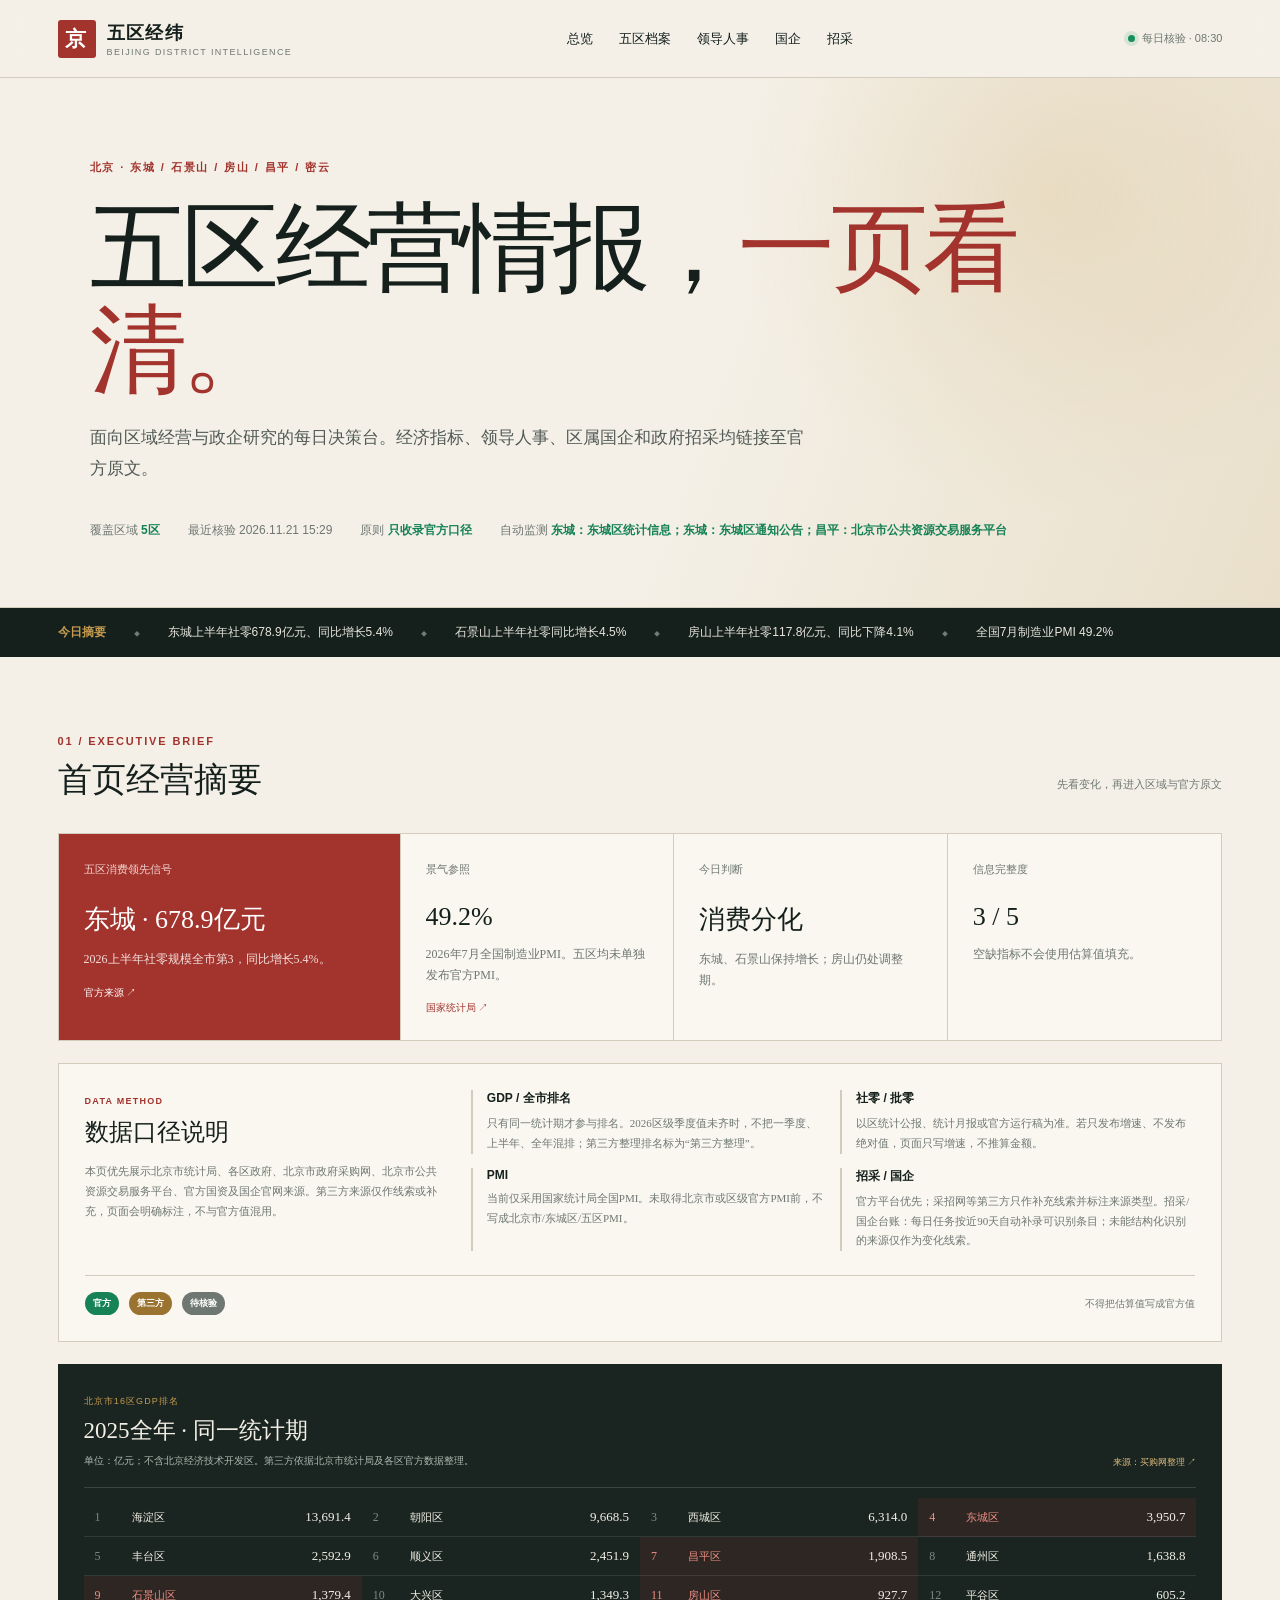
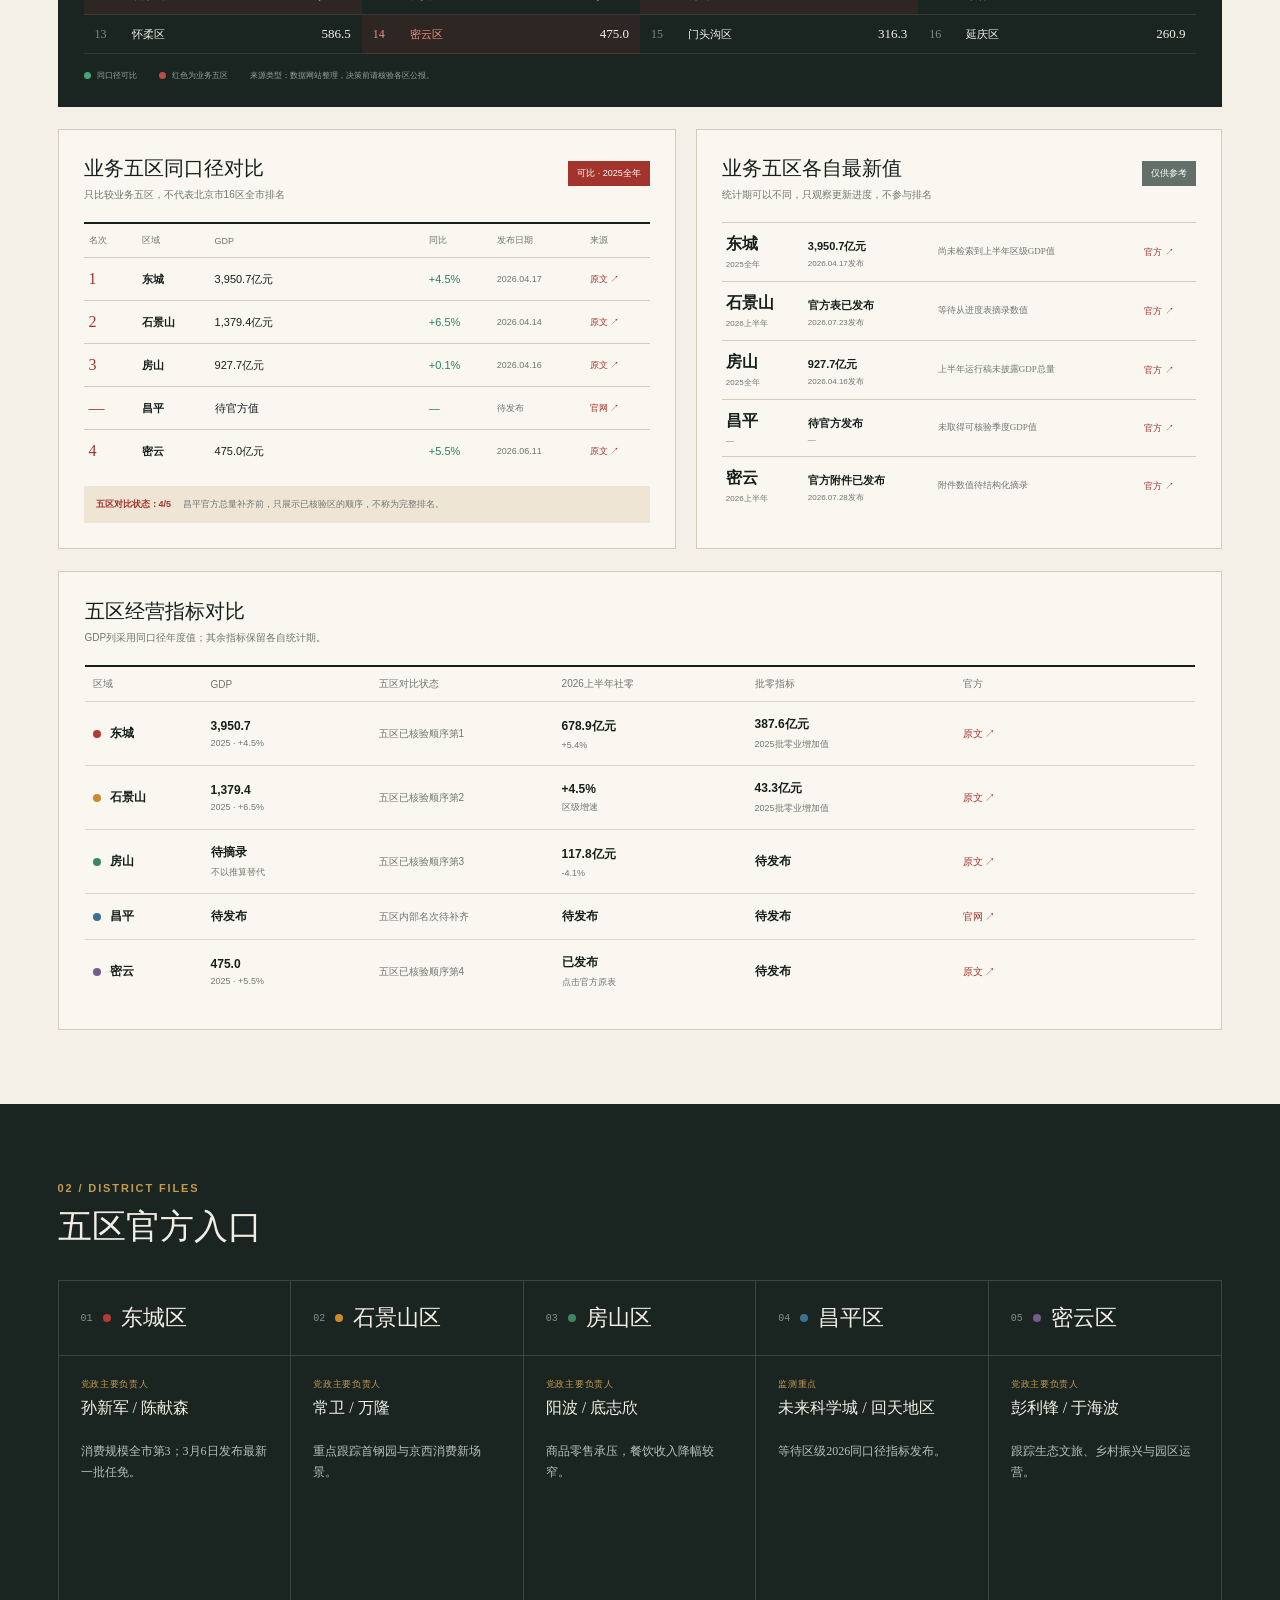
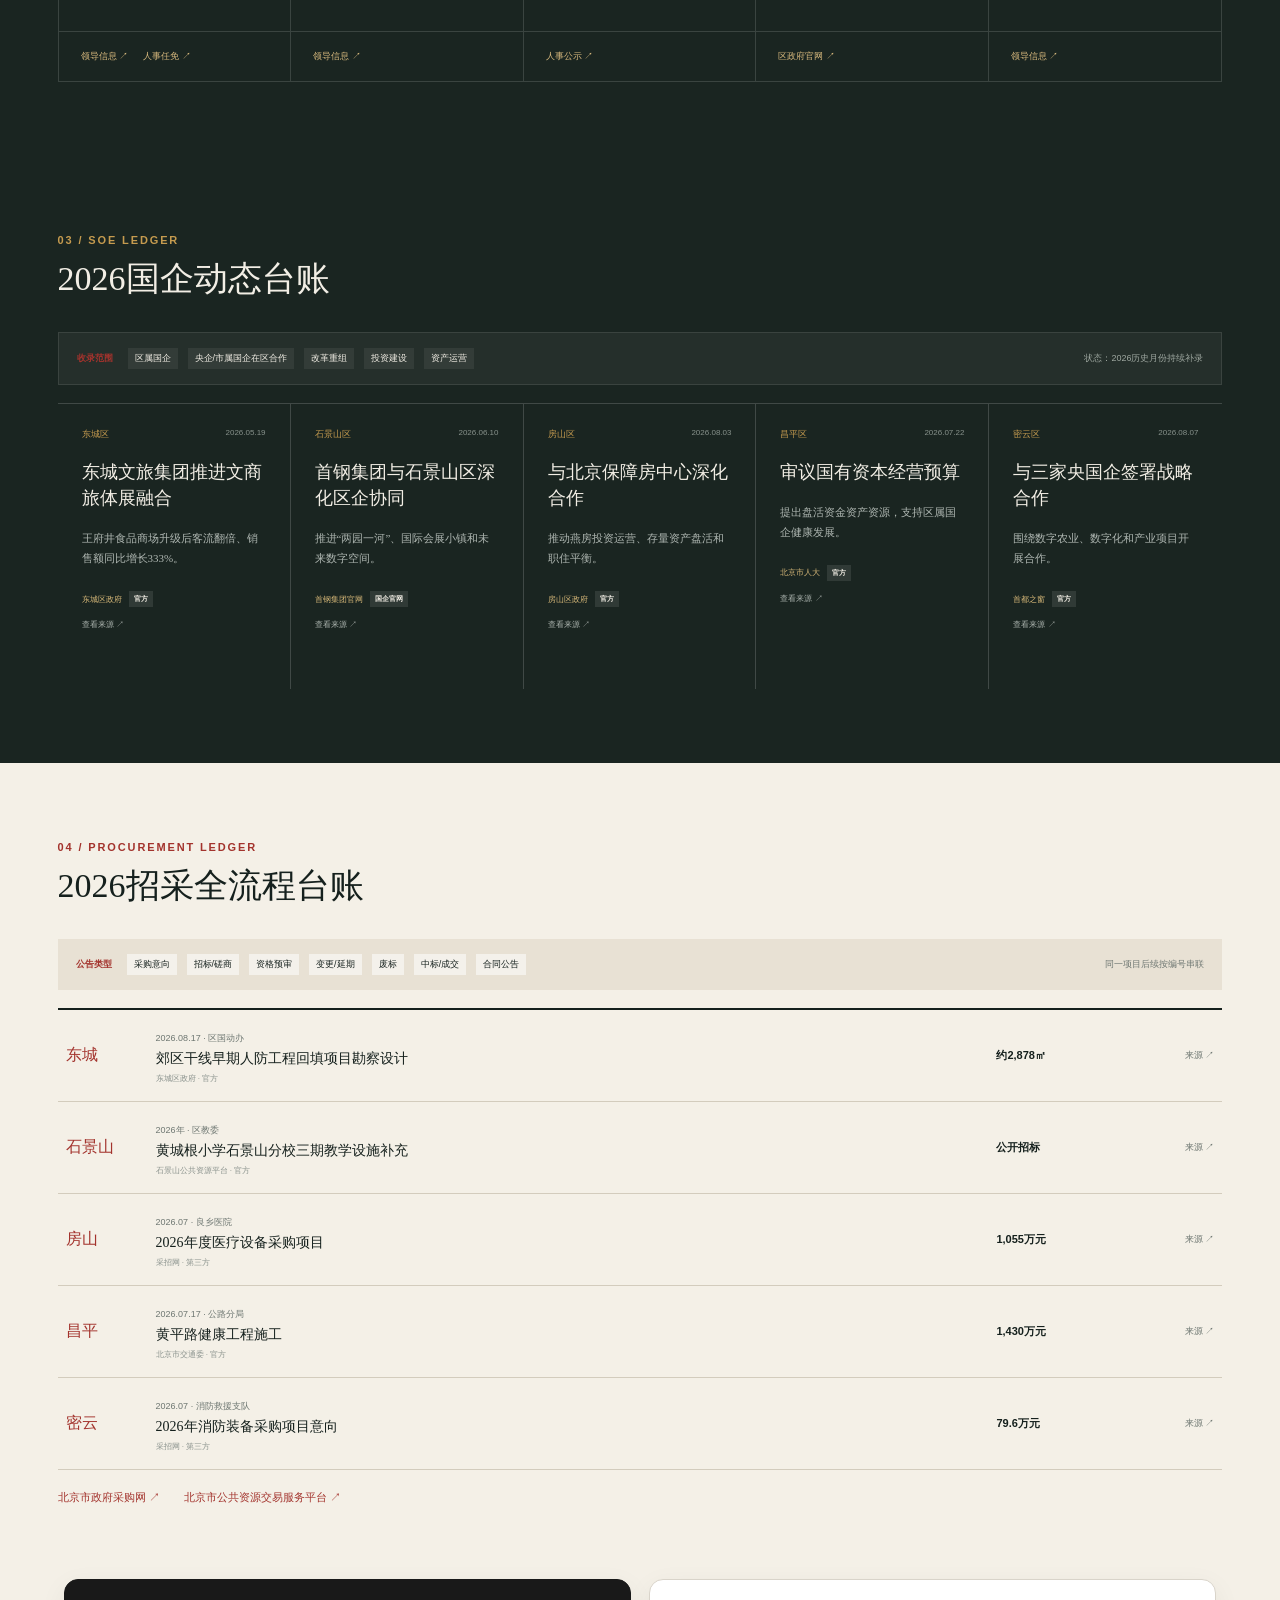
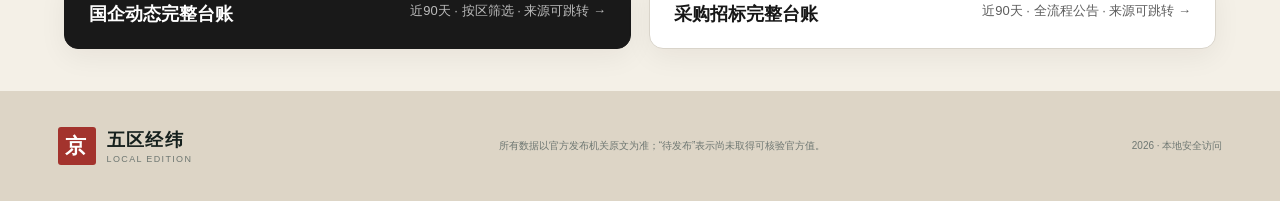
==== local-preview/index.html @ 3bb8a2d0 "Daily source monitor update" ====
<!doctype html>
<html lang="zh-CN"><head><meta charset="utf-8"><meta name="viewport" content="width=device-width,initial-scale=1"><title>五区经纬｜北京区域经营情报台</title><link rel="stylesheet" href="style.css"></head>
<body><main>
  <header class="topbar"><a class="brand" href="#top"><span class="seal">京</span><span>五区经纬<small>BEIJING DISTRICT INTELLIGENCE</small></span></a><nav><a href="#overview">总览</a><a href="#districts">五区档案</a><a href="#people">领导人事</a><a href="#soe">国企</a><a href="#procurement">招采</a></nav><div class="live"><i></i>每日核验 · 08:30</div></header>
  <section class="hero" id="top"><div class="eyebrow">北京 · 东城 / 石景山 / 房山 / 昌平 / 密云</div><h1>五区经营情报，<em>一页看清。</em></h1><p>面向区域经营与政企研究的每日决策台。经济指标、领导人事、区属国企和政府招采均链接至官方原文。</p><div class="hero-meta"><span>覆盖区域 <b>5区</b></span><span>最近核验 2026.11.21 15:29</span><span>原则 <b>只收录官方口径</b></span><span>自动监测 <b>东城：东城区统计信息；东城：东城区通知公告；昌平：北京市公共资源交易服务平台</b></span></div></section>
  <section class="ticker"><b>今日摘要</b><span>东城上半年社零678.9亿元、同比增长5.4%</span><span>石景山上半年社零同比增长4.5%</span><span>房山上半年社零117.8亿元、同比下降4.1%</span><span>全国7月制造业PMI 49.2%</span></section>
  <section class="section" id="overview"><div class="section-head"><div><span>01 / EXECUTIVE BRIEF</span><h2>首页经营摘要</h2></div><p>先看变化，再进入区域与官方原文</p></div><div class="summary-grid">
    <article class="summary primary"><label>五区消费领先信号</label><strong>东城 · 678.9亿元</strong><p>2026上半年社零规模全市第3，同比增长5.4%。</p><a href="https://www.bjdch.gov.cn/ywdt/xdcb/202607/P020260728617203216051.pdf" target="_blank">官方来源 ↗</a></article>
    <article class="summary"><label>景气参照</label><strong>49.2%</strong><p>2026年7月全国制造业PMI。五区均未单独发布官方PMI。</p><a href="https://www.stats.gov.cn/sj/zxfbhjd/202607/t20260731_1964253.html" target="_blank">国家统计局 ↗</a></article>
    <article class="summary"><label>今日判断</label><strong>消费分化</strong><p>东城、石景山保持增长；房山仍处调整期。</p></article><article class="summary"><label>信息完整度</label><strong>3 / 5</strong><p>空缺指标不会使用估算值填充。</p></article></div>
    <article class="methodology-panel"><div><span>DATA METHOD</span><h3>数据口径说明</h3><p>本页优先展示北京市统计局、各区政府、北京市政府采购网、北京市公共资源交易服务平台、官方国资及国企官网来源。第三方来源仅作线索或补充，页面会明确标注，不与官方值混用。</p></div><div class="methodology-grid"><section><b>GDP / 全市排名</b><p>只有同一统计期才参与排名。2026区级季度值未齐时，不把一季度、上半年、全年混排；第三方整理排名标为“第三方整理”。</p></section><section><b>社零 / 批零</b><p>以区统计公报、统计月报或官方运行稿为准。若只发布增速、不发布绝对值，页面只写增速，不推算金额。</p></section><section><b>PMI</b><p>当前仅采用国家统计局全国PMI。未取得北京市或区级官方PMI前，不写成北京市/东城区/五区PMI。</p></section><section><b>招采 / 国企</b><p>官方平台优先；采招网等第三方只作补充线索并标注来源类型。招采/国企台账：每日任务按近90天自动补录可识别条目；未能结构化识别的来源仅作为变化线索。</p></section></div><footer><span class="source-official">官方</span><span class="source-third">第三方</span><span class="source-pending">待核验</span><em>不得把估算值写成官方值</em></footer></article>
    <article class="city-gdp-board"><div class="city-gdp-title"><div><span>北京市16区GDP排名</span><h3>2025全年 · 同一统计期</h3><p>单位：亿元；不含北京经济技术开发区。第三方依据北京市统计局及各区官方数据整理。</p></div><a href="https://m.maigoo.com/news/686222.html" target="_blank">来源：买购网整理 ↗</a></div><div class="city-gdp-grid"><div class="city-gdp-item"><b>1</b><span>海淀区</span><strong>13,691.4</strong></div><div class="city-gdp-item"><b>2</b><span>朝阳区</span><strong>9,668.5</strong></div><div class="city-gdp-item"><b>3</b><span>西城区</span><strong>6,314.0</strong></div><div class="city-gdp-item focus"><b>4</b><span>东城区</span><strong>3,950.7</strong></div><div class="city-gdp-item"><b>5</b><span>丰台区</span><strong>2,592.9</strong></div><div class="city-gdp-item"><b>6</b><span>顺义区</span><strong>2,451.9</strong></div><div class="city-gdp-item focus"><b>7</b><span>昌平区</span><strong>1,908.5</strong></div><div class="city-gdp-item"><b>8</b><span>通州区</span><strong>1,638.8</strong></div><div class="city-gdp-item focus"><b>9</b><span>石景山区</span><strong>1,379.4</strong></div><div class="city-gdp-item"><b>10</b><span>大兴区</span><strong>1,349.3</strong></div><div class="city-gdp-item focus"><b>11</b><span>房山区</span><strong>927.7</strong></div><div class="city-gdp-item"><b>12</b><span>平谷区</span><strong>605.2</strong></div><div class="city-gdp-item"><b>13</b><span>怀柔区</span><strong>586.5</strong></div><div class="city-gdp-item focus"><b>14</b><span>密云区</span><strong>475.0</strong></div><div class="city-gdp-item"><b>15</b><span>门头沟区</span><strong>316.3</strong></div><div class="city-gdp-item"><b>16</b><span>延庆区</span><strong>260.9</strong></div></div><div class="city-gdp-note"><span><i class="comparable"></i>同口径可比</span><span><i class="business"></i>红色为业务五区</span><span>来源类型：数据网站整理，决策前请核验各区公报。</span></div></article>
    <div class="gdp-split"><article class="gdp-board"><div class="panel-title"><div><h3>最新可比统计期排名</h3><p>只比较同一统计期，当前采用2025全年</p></div><span class="period-chip">2025全年</span></div><div class="gdp-head"><span>名次</span><span>区域</span><span>GDP</span><span>同比</span><span>发布日期</span><span>来源</span></div><div class="gdp-row"><b>1</b><strong>东城</strong><span>3,950.7亿元</span><em>+4.5%</em><small>2026.04.17</small><a href="https://www.bjdch.gov.cn/mldc/dcgk/202304/t20230405_2975706.html" target="_blank">原文 ↗</a></div><div class="gdp-row"><b>2</b><strong>石景山</strong><span>1,379.4亿元</span><em>+6.5%</em><small>2026.04.14</small><a href="https://www.bjsjs.gov.cn/gongkai/zwgkpd/ztzl/2023/sjkfzl/sjtj/gbnj/202604/P020260414533973129333.pdf" target="_blank">原文 ↗</a></div><div class="gdp-row"><b>3</b><strong>房山</strong><span>927.7亿元</span><em>+0.1%</em><small>2026.04.16</small><a href="https://www.bjfsh.gov.cn/zwgk/qtjj/ywdt_2260/bmdt_2261/tjdc_2280/tjgb_2281/202604/P020260416506062786538.pdf" target="_blank">原文 ↗</a></div><div class="gdp-row"><b>—</b><strong>昌平</strong><span>待官方值</span><em>—</em><small>待发布</small><a href="https://www.bjchp.gov.cn/" target="_blank">官网 ↗</a></div><div class="gdp-row"><b>4</b><strong>密云</strong><span>475.0亿元</span><em>+5.5%</em><small>2026.06.11</small><a href="https://www.bjmy.gov.cn/" target="_blank">原文 ↗</a></div><div class="rank-status"><b>排名状态：部分排名</b><span>昌平官方值补齐前，不生成五区完整名次。</span></div></article><article class="gdp-board latest"><div class="panel-title"><div><h3>各区最新GDP值</h3><p>统计期可不同，但不参与排名</p></div><span class="period-chip neutral">各区最新</span></div><div class="latest-row"><div><strong>东城</strong><span>2025全年</span></div><div><b>3,950.7亿元</b><small>2026.04.17发布</small></div><p>尚未检索到上半年区级GDP值</p><a href="https://www.bjdch.gov.cn/" target="_blank">官方 ↗</a></div><div class="latest-row"><div><strong>石景山</strong><span>2026上半年</span></div><div><b>官方表已发布</b><small>2026.07.23发布</small></div><p>等待从进度表摘录数值</p><a href="https://www.bjsjs.gov.cn/gongkai/zwgkpd/ztzl/2023/sjkfzl/sjtj/jdsj/" target="_blank">官方 ↗</a></div><div class="latest-row"><div><strong>房山</strong><span>2025全年</span></div><div><b>927.7亿元</b><small>2026.04.16发布</small></div><p>上半年运行稿未披露GDP总量</p><a href="https://www.bjfsh.gov.cn/" target="_blank">官方 ↗</a></div><div class="latest-row"><div><strong>昌平</strong><span>—</span></div><div><b>待官方发布</b><small>—</small></div><p>未取得可核验季度GDP值</p><a href="https://www.bjchp.gov.cn/" target="_blank">官方 ↗</a></div><div class="latest-row"><div><strong>密云</strong><span>2026上半年</span></div><div><b>官方附件已发布</b><small>2026.07.28发布</small></div><p>附件数值待结构化摘录</p><a href="https://www.bjmy.gov.cn/zwgk/zfxxgk/fdzdgknr/tjxx/tjsj/202607/t20260728_549116.html" target="_blank">官方 ↗</a></div></article></div>
    <div class="table-panel"><div class="panel-title"><div><h3>五区经济对比</h3><p>GDP采用最新已核验年度值；全市名次待统一口径发布。</p></div></div><div class="compare-table"><div class="tr th"><span>区域</span><span>GDP</span><span>全市排名</span><span>2026上半年社零</span><span>批零指标</span><span>官方</span></div>
      <div class="tr"><span><i class="crimson"></i><b>东城</b></span><span><b>3,950.7</b><small>2025 · +4.5%</small></span><span><em>待统一核验</em></span><span><b>678.9亿元</b><small>+5.4%</small></span><span><b>387.6亿元</b><small>2025批零业增加值</small></span><span><a href="https://www.bjdch.gov.cn/ywdt/xdcb/202607/P020260728617203216051.pdf" target="_blank">原文 ↗</a></span></div>
      <div class="tr"><span><i class="amber"></i><b>石景山</b></span><span><b>1,379.4</b><small>2025 · +6.5%</small></span><span><em>待统一核验</em></span><span><b>+4.5%</b><small>区级增速</small></span><span><b>43.3亿元</b><small>2025批零业增加值</small></span><span><a href="https://www.bjsjs.gov.cn/gongkai/zwgkpd/ztzl/2023/sjkfzl/zxsj/" target="_blank">原文 ↗</a></span></div>
      <div class="tr"><span><i class="green"></i><b>房山</b></span><span><b>待摘录</b><small>不以推算替代</small></span><span><em>待统一核验</em></span><span><b>117.8亿元</b><small>-4.1%</small></span><span><b>待发布</b></span><span><a href="https://www.bjfsh.gov.cn/zwgk/qtjj/ywdt_2260/bmdt_2261/tjdc_2280/tjxx_2284/202607/t20260724_40115945.shtml" target="_blank">原文 ↗</a></span></div>
      <div class="tr"><span><i class="blue"></i><b>昌平</b></span><span><b>待发布</b></span><span><em>待统一核验</em></span><span><b>待发布</b></span><span><b>待发布</b></span><span><a href="https://www.bjchp.gov.cn/" target="_blank">官网 ↗</a></span></div>
      <div class="tr"><span><i class="violet"></i><b>密云</b></span><span><b>475.0</b><small>2025 · +5.5%</small></span><span><em>待统一核验</em></span><span><b>已发布</b><small>点击官方原表</small></span><span><b>待发布</b></span><span><a href="https://www.bjmy.gov.cn/zwgk/ztbd/myqsjkfzl/index.html" target="_blank">原文 ↗</a></span></div>
    </div></div></section>
  <section class="district-section" id="districts"><div class="section-head light"><div><span>02 / DISTRICT FILES</span><h2>五区官方入口</h2></div></div><div class="district-grid">
    <article class="district-card"><header><span>01</span><i class="crimson"></i><h3>东城区</h3></header><div class="card-data"><label>党政主要负责人</label><strong>孙新军 / 陈献森</strong><p>消费规模全市第3；3月6日发布最新一批任免。</p></div><footer><a href="https://www.bjdch.gov.cn/zwgk/ldjs/" target="_blank">领导信息 ↗</a><a href="https://www.bjdch.gov.cn/zwgk/rsxx/rsrm/index.html" target="_blank">人事任免 ↗</a></footer></article>
    <article class="district-card"><header><span>02</span><i class="amber"></i><h3>石景山区</h3></header><div class="card-data"><label>党政主要负责人</label><strong>常卫 / 万隆</strong><p>重点跟踪首钢园与京西消费新场景。</p></div><footer><a href="https://www.bjsjs.gov.cn/gongkai/zwgkpd/ldjs_1946/qw_1947/" target="_blank">领导信息 ↗</a></footer></article>
    <article class="district-card"><header><span>03</span><i class="green"></i><h3>房山区</h3></header><div class="card-data"><label>党政主要负责人</label><strong>阳波 / 底志欣</strong><p>商品零售承压，餐饮收入降幅较窄。</p></div><footer><a href="https://www.bjfsh.gov.cn/zwgk/rqgs/202607/t20260714_40115671.shtml" target="_blank">人事公示 ↗</a></footer></article>
    <article class="district-card"><header><span>04</span><i class="blue"></i><h3>昌平区</h3></header><div class="card-data"><label>监测重点</label><strong>未来科学城 / 回天地区</strong><p>等待区级2026同口径指标发布。</p></div><footer><a href="https://www.bjchp.gov.cn/" target="_blank">区政府官网 ↗</a></footer></article>
    <article class="district-card"><header><span>05</span><i class="violet"></i><h3>密云区</h3></header><div class="card-data"><label>党政主要负责人</label><strong>彭利锋 / 于海波</strong><p>跟踪生态文旅、乡村振兴与园区运营。</p></div><footer><a href="https://www.bjmy.gov.cn/zwgk/qld/" target="_blank">领导信息 ↗</a></footer></article>
  </div></section>
  <section class="dark-section" id="soe"><div class="section-head light"><div><span>03 / SOE WATCH</span><h2>五区国企重要动态</h2></div></div><div class="soe-grid expanded"><a href="https://www.bjdch.gov.cn/ztzl/tzdc/tzdt/zjdt/202605/t20260519_4656938.html" target="_blank"><article><header><span>东城区</span><time>2026.05.19</time></header><h3>东城文旅集团推进文商旅体展融合</h3><p>王府井食品商场升级后客流翻倍、销售额同比增长333%。</p><footer><em>东城区政府</em><b>官方</b><i>查看来源 ↗</i></footer></article></a><a href="https://www.shougang.com.cn/m1/sgyw/20260610/14627.html" target="_blank"><article><header><span>石景山区</span><time>2026.06.10</time></header><h3>首钢集团与石景山区深化区企协同</h3><p>推进“两园一河”、国际会展小镇和未来数字空间。</p><footer><em>首钢集团官网</em><b>国企官网</b><i>查看来源 ↗</i></footer></article></a><a href="https://www.bjfsh.gov.cn/zhxw/fsdt/202608/t20260803_40116115.shtml" target="_blank"><article><header><span>房山区</span><time>2026.08.03</time></header><h3>与北京保障房中心深化合作</h3><p>推动燕房投资运营、存量资产盘活和职住平衡。</p><footer><em>房山区政府</em><b>官方</b><i>查看来源 ↗</i></footer></article></a><a href="https://www.bjrd.gov.cn/xwzx/gqrd/202607/t20260722_4778118.html" target="_blank"><article><header><span>昌平区</span><time>2026.07.22</time></header><h3>审议国有资本经营预算</h3><p>提出盘活资金资产资源，支持区属国企健康发展。</p><footer><em>北京市人大</em><b>官方</b><i>查看来源 ↗</i></footer></article></a><a href="https://www.beijing.gov.cn/ywdt/gqrd/202608/t20260807_4813113.html" target="_blank"><article><header><span>密云区</span><time>2026.08.07</time></header><h3>与三家央国企签署战略合作</h3><p>围绕数字农业、数字化和产业项目开展合作。</p><footer><em>首都之窗</em><b>官方</b><i>查看来源 ↗</i></footer></article></a></div></section>
  <section class="section" id="procurement"><div class="section-head"><div><span>04 / PROCUREMENT</span><h2>五区政府采购与招标</h2></div></div><div class="procurement-list"><a href="https://www.bjdch.gov.cn/zwgk/tzgg/202608/t20260817_4826027.html" target="_blank"><article><span>东城</span><div><small>2026.08.17 · 区国动办</small><h3>郊区干线早期人防工程回填项目勘察设计</h3><i>东城区政府 · 官方</i></div><b>约2,878㎡</b><em>来源 ↗</em></article></a><a href="https://www.bjsjs.gov.cn/sjsggzy/" target="_blank"><article><span>石景山</span><div><small>2026年 · 区教委</small><h3>黄城根小学石景山分校三期教学设施补充</h3><i>石景山公共资源平台 · 官方</i></div><b>公开招标</b><em>来源 ↗</em></article></a><a href="https://110111.bidcenter.com.cn/" target="_blank"><article><span>房山</span><div><small>2026.07 · 良乡医院</small><h3>2026年度医疗设备采购项目</h3><i>采招网 · 第三方</i></div><b>1,055万元</b><em>来源 ↗</em></article></a><a href="https://jtw.beijing.gov.cn/xxgk/ztbxx/202607/t20260717_4769425.html" target="_blank"><article><span>昌平</span><div><small>2026.07.17 · 公路分局</small><h3>黄平路健康工程施工</h3><i>北京市交通委 · 官方</i></div><b>1,430万元</b><em>来源 ↗</em></article></a><a href="https://www.bidcenter.com.cn/zhaobiao/areanew_1110_110228_1/" target="_blank"><article><span>密云</span><div><small>2026.07 · 消防救援支队</small><h3>2026年消防装备采购项目意向</h3><i>采招网 · 第三方</i></div><b>79.6万元</b><em>来源 ↗</em></article></a></div><div class="official-links"><a href="https://www.ccgp-beijing.gov.cn/" target="_blank">北京市政府采购网 ↗</a><a href="https://ggzyfw.beijing.gov.cn/" target="_blank">北京市公共资源交易服务平台 ↗</a></div></section>
  <script>const sh=document.querySelector('#soe .section-head');sh.querySelector('span').textContent='03 / SOE LEDGER';sh.querySelector('h2').textContent='2026国企动态台账';sh.insertAdjacentHTML('afterend','<div class="ledger-banner dark"><b>收录范围</b><span>区属国企</span><span>央企/市属国企在区合作</span><span>改革重组</span><span>投资建设</span><span>资产运营</span><em>状态：2026历史月份持续补录</em></div>');const ph=document.querySelector('#procurement .section-head');ph.querySelector('span').textContent='04 / PROCUREMENT LEDGER';ph.querySelector('h2').textContent='2026招采全流程台账';ph.insertAdjacentHTML('afterend','<div class="ledger-banner"><b>公告类型</b><span>采购意向</span><span>招标/磋商</span><span>资格预审</span><span>变更/延期</span><span>废标</span><span>中标/成交</span><span>合同公告</span><em>同一项目后续按编号串联</em></div>');</script>
  <nav class="local-ledger-links" aria-label="完整台账入口"><a href="soe/"><b>国企动态完整台账</b><span>近90天 · 按区筛选 · 来源可跳转 →</span></a><a href="procurement/"><b>采购招标完整台账</b><span>近90天 · 全流程公告 · 来源可跳转 →</span></a></nav>
  <footer class="site-footer"><div class="brand"><span class="seal">京</span><span>五区经纬<small>LOCAL EDITION</small></span></div><p>所有数据以官方发布机关原文为准；“待发布”表示尚未取得可核验官方值。</p><span>2026 · 本地安全访问</span></footer>
</main><script>const heads=document.querySelectorAll('.gdp-board .panel-title');heads[0].querySelector('h3').textContent='业务五区同口径对比';heads[0].querySelector('p').textContent='只比较业务五区，不代表北京市16区全市排名';heads[0].querySelector('.period-chip').textContent='可比 · 2025全年';heads[1].querySelector('h3').textContent='业务五区各自最新值';heads[1].querySelector('p').textContent='统计期可以不同，只观察更新进度，不参与排名';heads[1].querySelector('.period-chip').textContent='仅供参考';const rs=document.querySelector('.rank-status');rs.querySelector('b').textContent='五区对比状态：4/5';rs.querySelector('span').textContent='昌平官方总量补齐前，只展示已核验区的顺序，不称为完整排名。';const tableTitle=document.querySelector('.table-panel .panel-title');tableTitle.querySelector('h3').textContent='五区经营指标对比';tableTitle.querySelector('p').textContent='GDP列采用同口径年度值；其余指标保留各自统计期。';document.querySelector('.tr.th span:nth-child(3)').textContent='五区对比状态';document.querySelectorAll('.tr:not(.th) em').forEach((e,i)=>e.textContent=i===3?'五区内部名次待补齐':`五区已核验顺序第${i<3?i+1:i}`);</script></body></html>
---- local-preview/style.css ----
@import "tailwindcss";
@import "gdp.css";
@import "rank.css";
@import "data-expansion.css";
@import "ledger.css";
@import "local-links.css";
:root{--ink:#15201d;--paper:#f4f0e7;--red:#a3332d;--gold:#c59b4f;--muted:#6e7772;--line:#d3ccbd}*{box-sizing:border-box}html{scroll-behavior:smooth}body{margin:0;background:var(--paper);color:var(--ink);font-family:"Noto Sans SC","PingFang SC","Microsoft YaHei",sans-serif}a{color:inherit;text-decoration:none}.topbar{height:78px;padding:0 4.5vw;display:flex;align-items:center;justify-content:space-between;border-bottom:1px solid var(--line);position:sticky;top:0;background:#f4f0e7ee;backdrop-filter:blur(14px);z-index:20}.brand{display:flex;align-items:center;gap:11px;font:700 18px serif;letter-spacing:.08em}.brand small{display:block;font:9px sans-serif;letter-spacing:.15em;color:var(--muted);margin-top:2px}.seal{display:grid;place-items:center;width:38px;height:38px;background:var(--red);color:white;border-radius:3px;font:700 21px serif}.topbar nav{display:flex;gap:26px;font-size:13px}.topbar nav a:hover{color:var(--red)}.live{font-size:11px;color:var(--muted)}.live i{display:inline-block;width:7px;height:7px;border-radius:50%;background:#15905b;box-shadow:0 0 0 4px #15905b22;margin-right:7px}.hero{padding:82px 7vw 68px;background:radial-gradient(circle at 82% 22%,#c59b4f2c,transparent 28%),linear-gradient(110deg,#f4f0e7 55%,#e9dfca);border-bottom:1px solid var(--line)}.eyebrow,.section-head span{font-size:11px;letter-spacing:.17em;color:var(--red);font-weight:700}.hero h1{font:500 clamp(54px,7.6vw,98px)/1.05 Georgia,"Songti SC",serif;letter-spacing:-.045em;margin:22px 0}.hero h1 em{font-style:normal;color:var(--red)}.hero>p{max-width:720px;font:17px/1.8 serif;color:#515a55}.hero-meta{display:flex;gap:28px;margin-top:38px;font-size:12px;color:var(--muted)}.hero-meta b{color:#178256}.ticker{display:flex;align-items:center;gap:28px;padding:16px 4.5vw;background:var(--ink);color:#e8e5dd;font-size:12px;white-space:nowrap;overflow:hidden}.ticker b{color:var(--gold)}.ticker span:before{content:"◆";font-size:6px;color:#737d78;margin-right:28px}.section,.dark-section,.district-section{padding:74px 4.5vw}.section-head{display:flex;justify-content:space-between;align-items:end;margin-bottom:30px}.section-head h2{font:500 34px serif;margin:8px 0 0}.section-head>p{font-size:11px;color:var(--muted)}.summary-grid{display:grid;grid-template-columns:1.25fr repeat(3,1fr);border:1px solid var(--line)}.summary{padding:25px;background:#faf7f0;border-right:1px solid var(--line);min-height:190px}.summary:last-child{border:0}.summary.primary{background:var(--red);color:white}.summary label{font-size:11px;color:var(--muted)}.summary.primary label{color:#f1d4d0}.summary strong{display:block;font:500 26px Georgia,serif;margin:25px 0 12px}.summary p{font:12px/1.7 serif;color:var(--muted);margin:0}.summary.primary p{color:#f3dfdc}.summary a{display:inline-block;margin-top:16px;font-size:10px;color:var(--red)}.summary.primary a{color:#fff}.methodology-panel{margin-top:22px;display:grid;grid-template-columns:.9fr 1.8fr;gap:24px;background:#faf7f0;border:1px solid var(--line);padding:26px}.methodology-panel span{font-size:9px;letter-spacing:.14em;color:var(--red);font-weight:700}.methodology-panel h3{font:500 24px serif;margin:8px 0 14px}.methodology-panel p{font:11px/1.8 serif;color:var(--muted);margin:0}.methodology-grid{display:grid;grid-template-columns:repeat(2,1fr);gap:14px}.methodology-grid section{border-left:2px solid var(--line);padding-left:14px}.methodology-grid b{display:block;font-size:12px;margin-bottom:7px}.methodology-panel footer{grid-column:1/-1;display:flex;gap:10px;align-items:center;border-top:1px solid var(--line);padding-top:16px}.methodology-panel footer span{letter-spacing:0;color:#fff;padding:5px 8px;border-radius:999px;font-size:9px}.source-official{background:#178256}.source-third{background:#9b7331}.source-pending{background:#6e7772}.methodology-panel footer em{font-size:10px;color:var(--muted);font-style:normal;margin-left:auto}.table-panel{margin-top:22px;background:#faf7f0;border:1px solid var(--line);padding:26px}.panel-title{display:flex;justify-content:space-between;align-items:start;margin-bottom:20px}.panel-title h3{font:500 20px serif;margin:0}.panel-title p,.panel-title>span{font-size:10px;color:var(--muted);margin:6px 0 0}.compare-table{min-width:980px}.table-panel{overflow-x:auto}.tr{display:grid;grid-template-columns:100px 150px 165px 175px 190px 70px;gap:18px;align-items:center;padding:14px 8px;border-top:1px solid #ddd6c8;font-size:12px}.tr.th{border-top:2px solid var(--ink);color:var(--muted);font-size:10px;padding:10px 8px}.tr>span:first-child{display:flex;align-items:center;gap:9px}.tr i,.district-card header i,.people-list i{width:8px;height:8px;border-radius:50%;display:inline-block;flex:0 0 auto}.crimson{background:#b33a35}.amber{background:#c98b2b}.green{background:#3f8562}.blue{background:#3c7193}.violet{background:#755c8c}.tr small{display:block;color:var(--muted);font-size:9px;margin-top:5px}.tr em{font-style:normal;color:var(--muted);font-size:10px}.tr a{color:var(--red);font-size:10px}.method{display:flex;gap:18px;background:#e8e1d4;padding:17px 20px;margin-top:18px}.method b{font-size:11px;color:var(--red);white-space:nowrap}.method p{font:11px/1.7 serif;color:#5a635e;margin:0}.district-section{background:#1a2521;color:#f2eee5}.section-head.light span{color:var(--gold)}.section-head.light>p{color:#9ca59f}.district-grid{display:grid;grid-template-columns:repeat(5,1fr);border:1px solid #ffffff24}.district-card{display:flex;flex-direction:column;min-height:400px;border-right:1px solid #ffffff24}.district-card:last-child{border:0}.district-card header{display:flex;align-items:center;gap:10px;padding:22px;border-bottom:1px solid #ffffff24}.district-card header span{font:10px monospace;color:#858e89}.district-card header h3{font:500 22px serif;margin:0}.card-data{padding:22px;flex:1}.card-data label{display:block;color:var(--gold);font-size:9px;letter-spacing:.08em;margin:0 0 7px}.card-data p{font:12px/1.7 serif;color:#b7beb9;margin:0 0 22px}.card-data strong{display:block;font:500 16px serif;margin:0 0 22px}.district-card footer{padding:18px 22px;border-top:1px solid #ffffff24;display:flex;flex-wrap:wrap;gap:10px 15px}.district-card footer a{font-size:9px;color:#d9ba7e}.people-list{display:grid;grid-template-columns:repeat(5,1fr);border-top:2px solid var(--ink)}.people-list article{padding:22px;border-right:1px solid var(--line);border-bottom:1px solid var(--line)}.people-list article:last-child{border-right:0}.people-list article>div{display:flex;align-items:center;gap:9px;font-size:11px}.people-list h3{font:500 18px serif;margin:20px 0 12px}.people-list p{font:11px/1.7 serif;color:var(--muted);min-height:58px}.people-list a{font-size:9px;color:var(--red)}.dark-section{background:#1a2521;color:#f2eee5}.soe-grid{display:grid;grid-template-columns:repeat(5,1fr);border-top:1px solid #ffffff2a}.soe-grid article{min-height:250px;padding:24px;border-right:1px solid #ffffff2a}.soe-grid a:last-child article{border:0}.soe-grid span{font-size:9px;color:var(--gold)}.soe-grid h3{font:500 18px/1.45 serif;margin:18px 0}.soe-grid p{font:11px/1.8 serif;color:#aeb6b1}.soe-grid em{display:block;margin-top:24px;font-size:9px;font-style:normal;color:#d8b979}.procurement-list{border-top:2px solid var(--ink)}.procurement-list article{display:grid;grid-template-columns:72px 1fr 110px 90px;gap:18px;align-items:center;padding:17px 8px;border-bottom:1px solid var(--line)}.procurement-list article>span{font:500 16px serif;color:var(--red)}.procurement-list small{font-size:9px;color:var(--muted)}.procurement-list h3{font:500 14px serif;margin:5px 0}.procurement-list b{font-size:11px}.procurement-list em{font-size:9px;font-style:normal;color:var(--muted);text-align:right}.official-links{display:flex;gap:24px;margin-top:20px}.official-links a{font-size:11px;color:var(--red)}.site-footer{background:#ddd5c6;padding:36px 4.5vw;display:flex;justify-content:space-between;align-items:center}.site-footer p{font-size:10px;color:var(--muted);line-height:1.8;max-width:650px}.site-footer>span{font-size:10px;color:var(--muted)}@media(max-width:1050px){.district-grid,.soe-grid{grid-template-columns:repeat(2,1fr)}.district-card,.soe-grid article{border-bottom:1px solid #ffffff24}.people-list{grid-template-columns:repeat(2,1fr)}.summary-grid{grid-template-columns:1fr 1fr}.summary:nth-child(2){border-right:0}.summary:nth-child(-n+2){border-bottom:1px solid var(--line)}.methodology-panel{grid-template-columns:1fr}.methodology-grid{grid-template-columns:1fr 1fr}}@media(max-width:720px){.topbar nav{display:none}.hero{padding:58px 6vw}.hero h1{font-size:50px}.hero-meta{flex-direction:column;gap:7px}.section,.dark-section,.district-section{padding:54px 5vw}.section-head{align-items:start}.section-head>p{display:none}.summary-grid,.district-grid,.people-list,.soe-grid,.methodology-grid{grid-template-columns:1fr}.summary{border-right:0;border-bottom:1px solid var(--line)}.district-card,.soe-grid article,.people-list article{border-right:0}.procurement-list article{grid-template-columns:60px 1fr}.procurement-list b,.procurement-list em{display:none}.methodology-panel footer{align-items:flex-start;flex-direction:column}.methodology-panel footer em{margin-left:0}.site-footer{flex-direction:column;align-items:start;gap:22px}.ticker{gap:18px}}
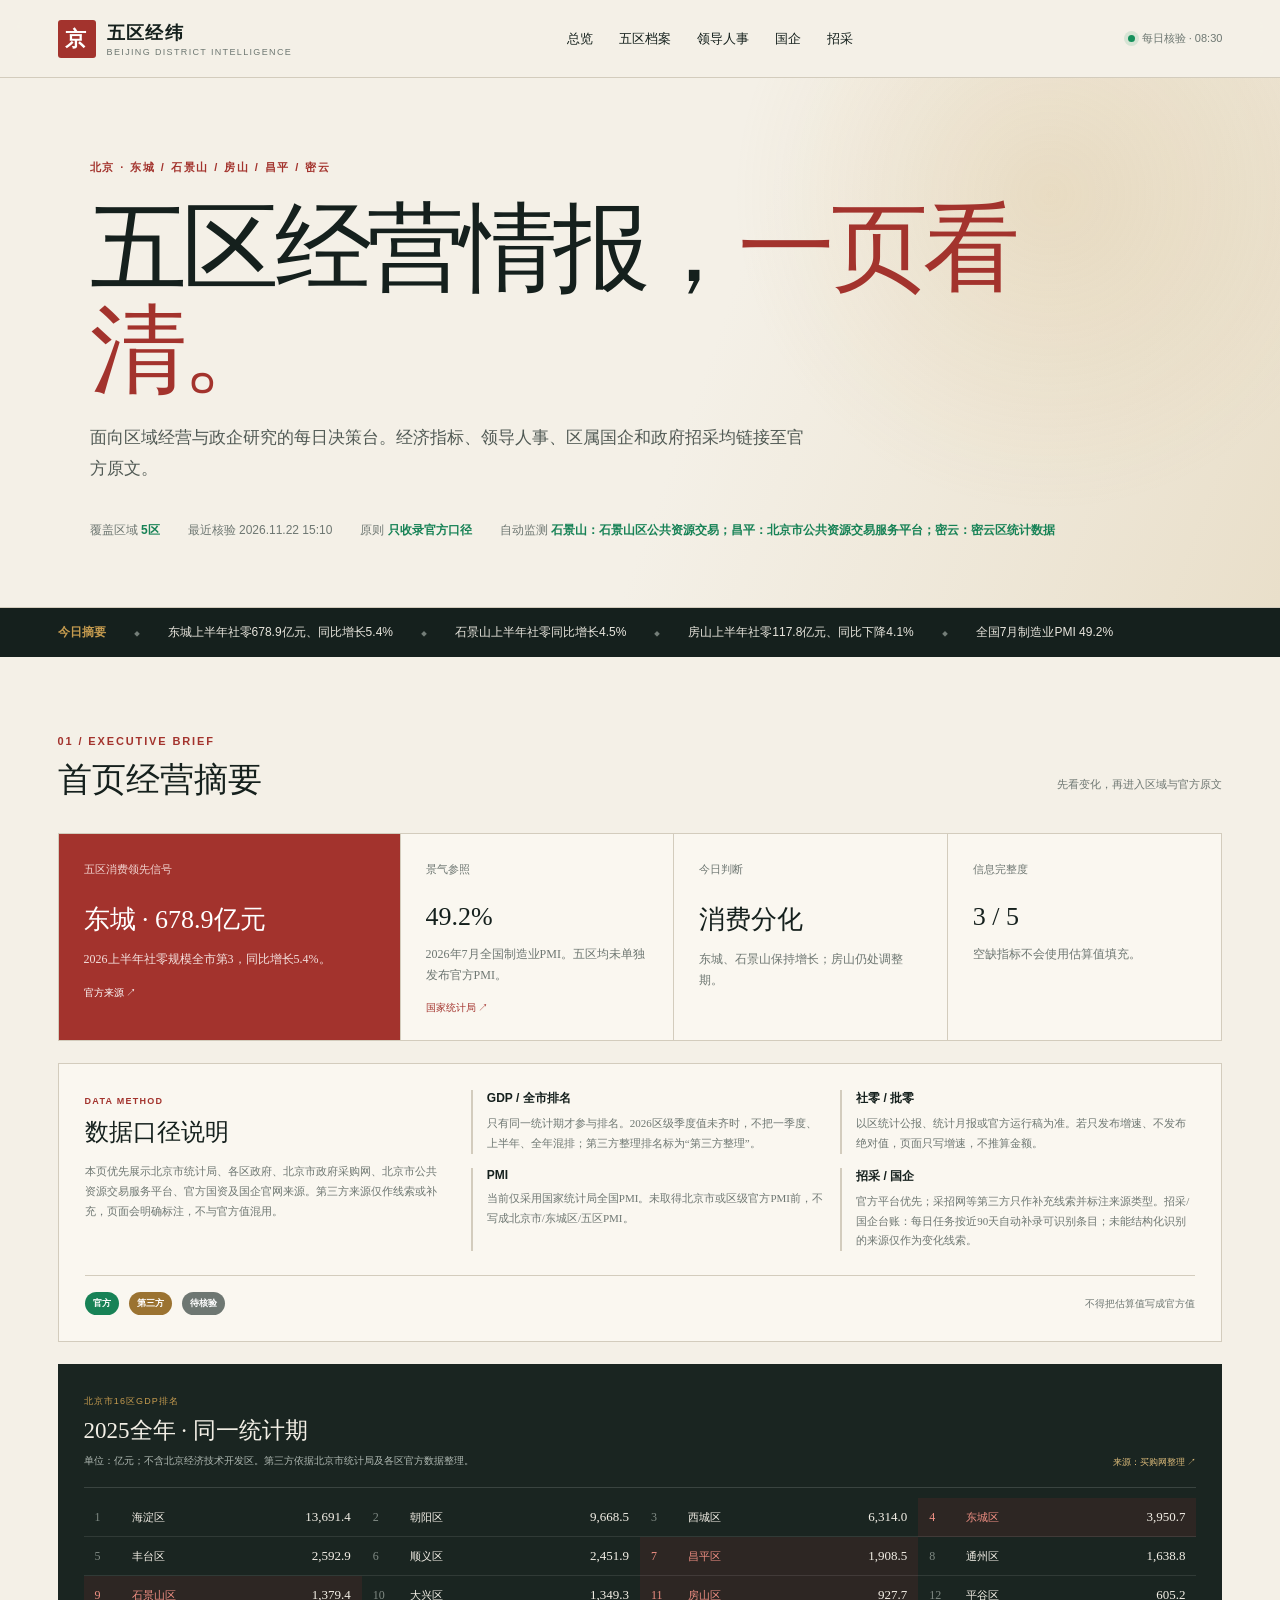
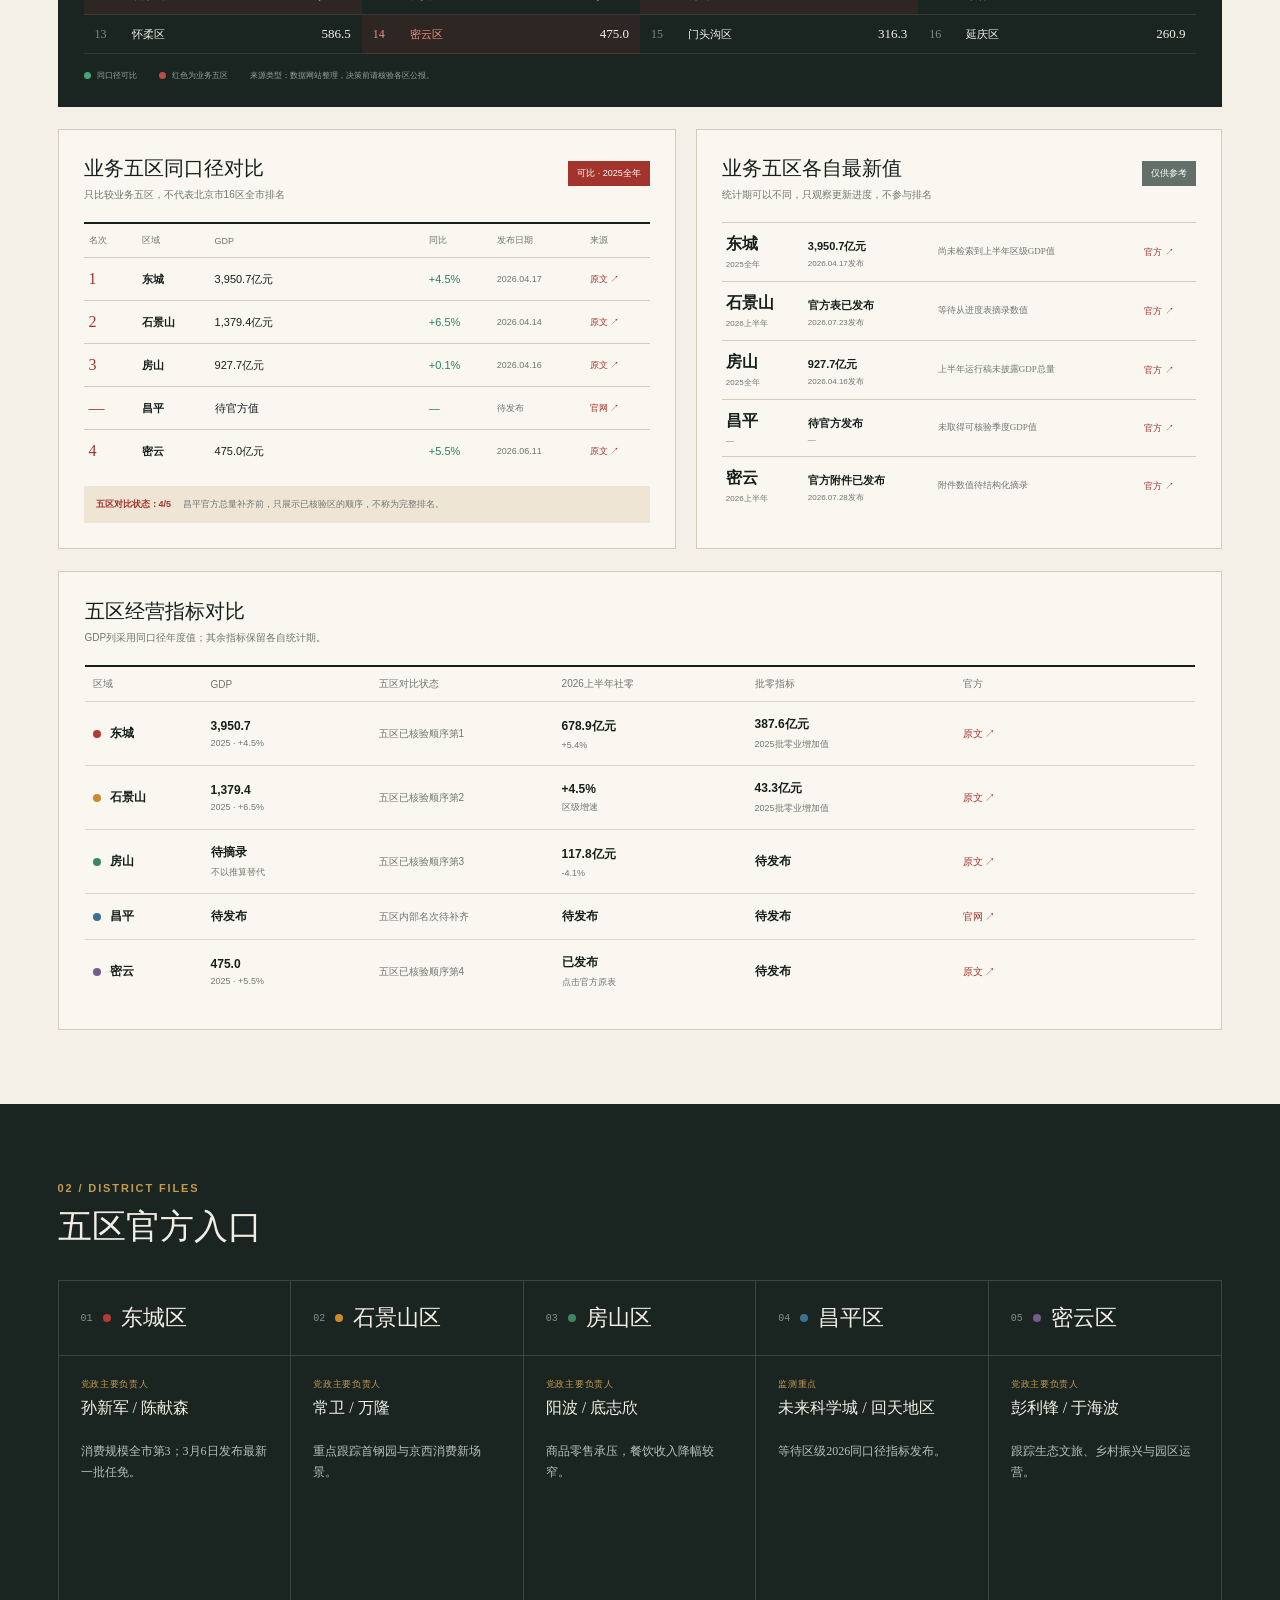
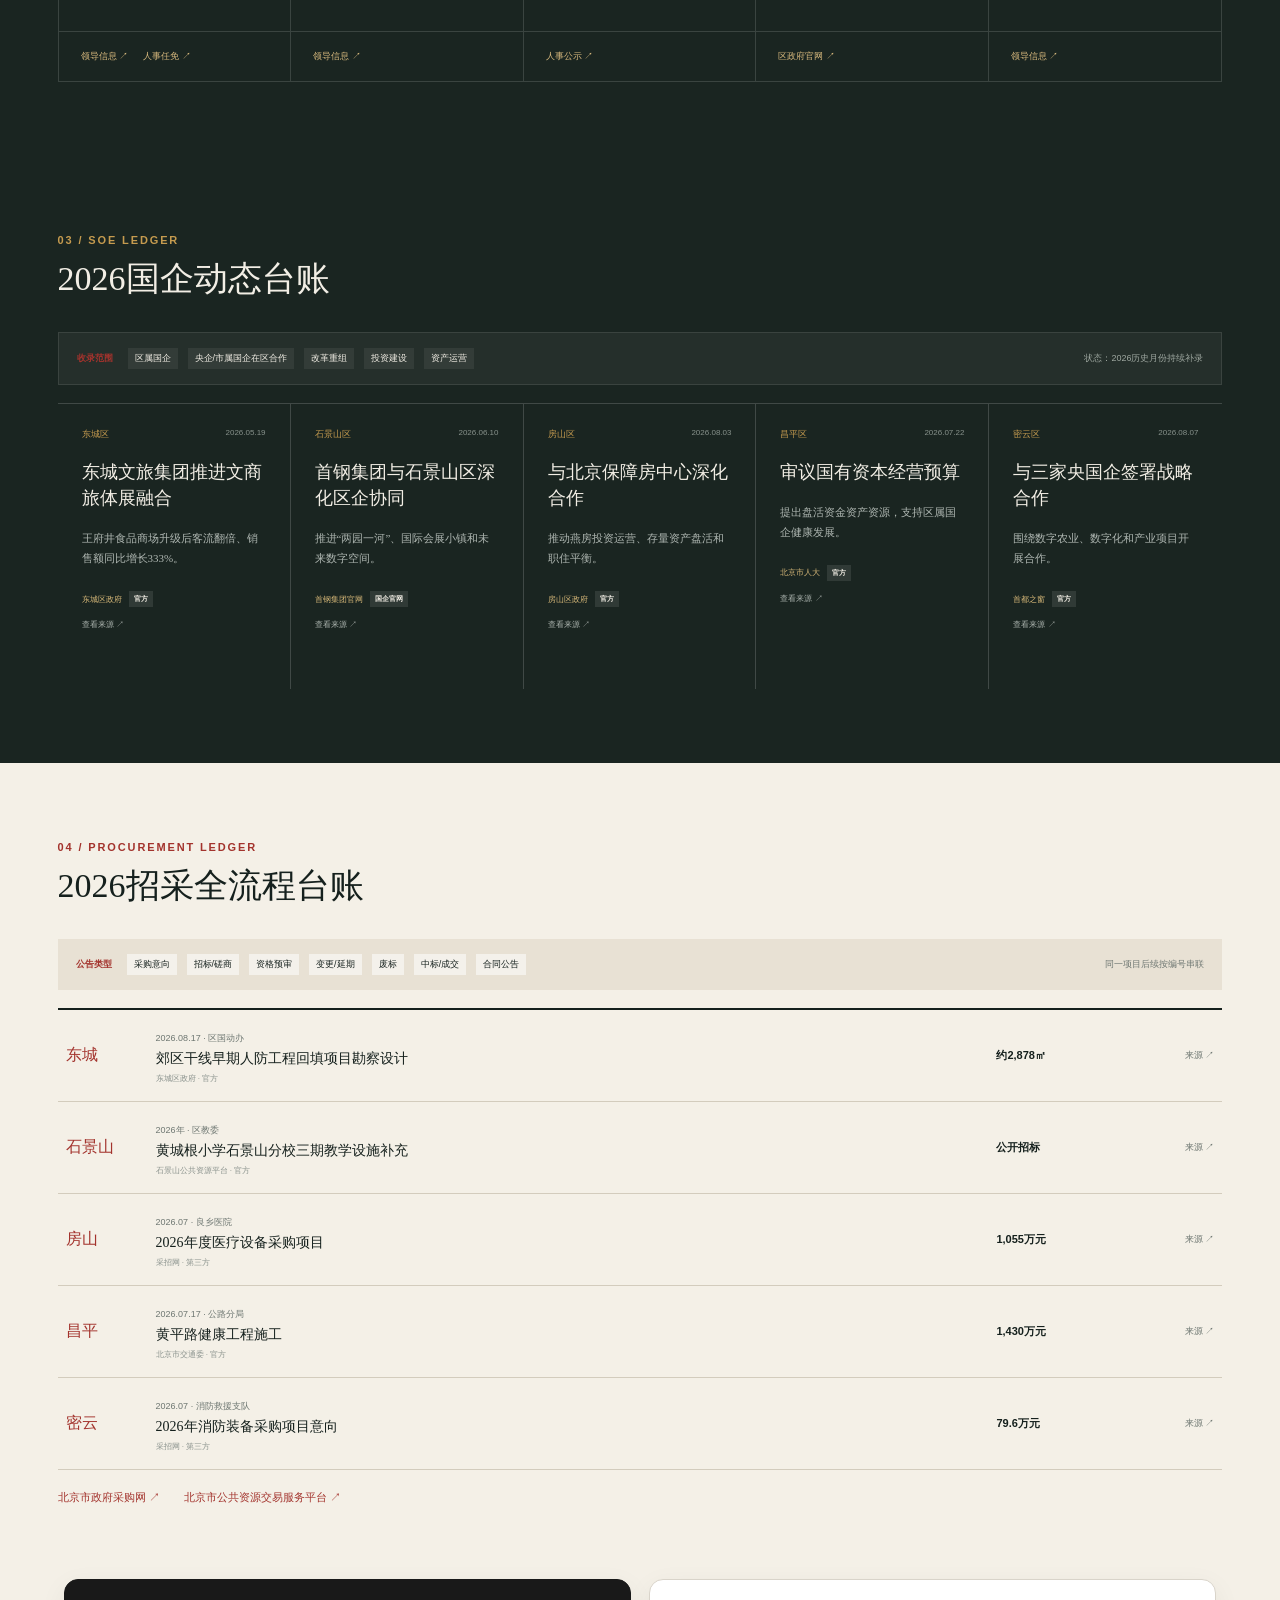
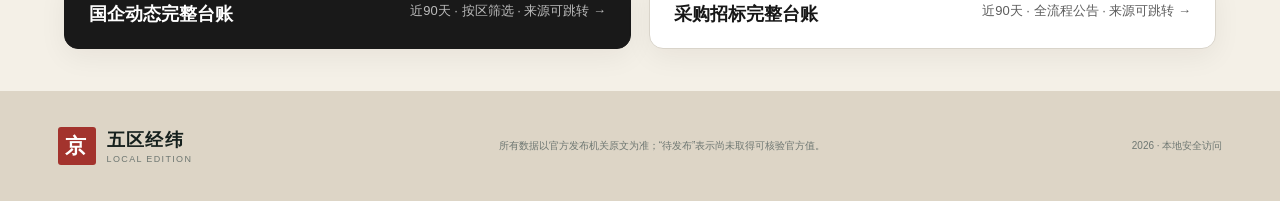
==== commit 7a9f04d9: "Daily source monitor update" ====
--- a/local-preview/index.html
+++ b/local-preview/index.html
@@ -2,7 +2,7 @@
 <html lang="zh-CN"><head><meta charset="utf-8"><meta name="viewport" content="width=device-width,initial-scale=1"><title>五区经纬｜北京区域经营情报台</title><link rel="stylesheet" href="style.css"></head>
 <body><main>
   <header class="topbar"><a class="brand" href="#top"><span class="seal">京</span><span>五区经纬<small>BEIJING DISTRICT INTELLIGENCE</small></span></a><nav><a href="#overview">总览</a><a href="#districts">五区档案</a><a href="#people">领导人事</a><a href="#soe">国企</a><a href="#procurement">招采</a></nav><div class="live"><i></i>每日核验 · 08:30</div></header>
-  <section class="hero" id="top"><div class="eyebrow">北京 · 东城 / 石景山 / 房山 / 昌平 / 密云</div><h1>五区经营情报，<em>一页看清。</em></h1><p>面向区域经营与政企研究的每日决策台。经济指标、领导人事、区属国企和政府招采均链接至官方原文。</p><div class="hero-meta"><span>覆盖区域 <b>5区</b></span><span>最近核验 2026.11.21 15:29</span><span>原则 <b>只收录官方口径</b></span><span>自动监测 <b>东城：东城区统计信息；东城：东城区通知公告；昌平：北京市公共资源交易服务平台</b></span></div></section>
+  <section class="hero" id="top"><div class="eyebrow">北京 · 东城 / 石景山 / 房山 / 昌平 / 密云</div><h1>五区经营情报，<em>一页看清。</em></h1><p>面向区域经营与政企研究的每日决策台。经济指标、领导人事、区属国企和政府招采均链接至官方原文。</p><div class="hero-meta"><span>覆盖区域 <b>5区</b></span><span>最近核验 2026.11.22 15:10</span><span>原则 <b>只收录官方口径</b></span><span>自动监测 <b>石景山：石景山区公共资源交易；昌平：北京市公共资源交易服务平台；密云：密云区统计数据</b></span></div></section>
   <section class="ticker"><b>今日摘要</b><span>东城上半年社零678.9亿元、同比增长5.4%</span><span>石景山上半年社零同比增长4.5%</span><span>房山上半年社零117.8亿元、同比下降4.1%</span><span>全国7月制造业PMI 49.2%</span></section>
   <section class="section" id="overview"><div class="section-head"><div><span>01 / EXECUTIVE BRIEF</span><h2>首页经营摘要</h2></div><p>先看变化，再进入区域与官方原文</p></div><div class="summary-grid">
     <article class="summary primary"><label>五区消费领先信号</label><strong>东城 · 678.9亿元</strong><p>2026上半年社零规模全市第3，同比增长5.4%。</p><a href="https://www.bjdch.gov.cn/ywdt/xdcb/202607/P020260728617203216051.pdf" target="_blank">官方来源 ↗</a></article>
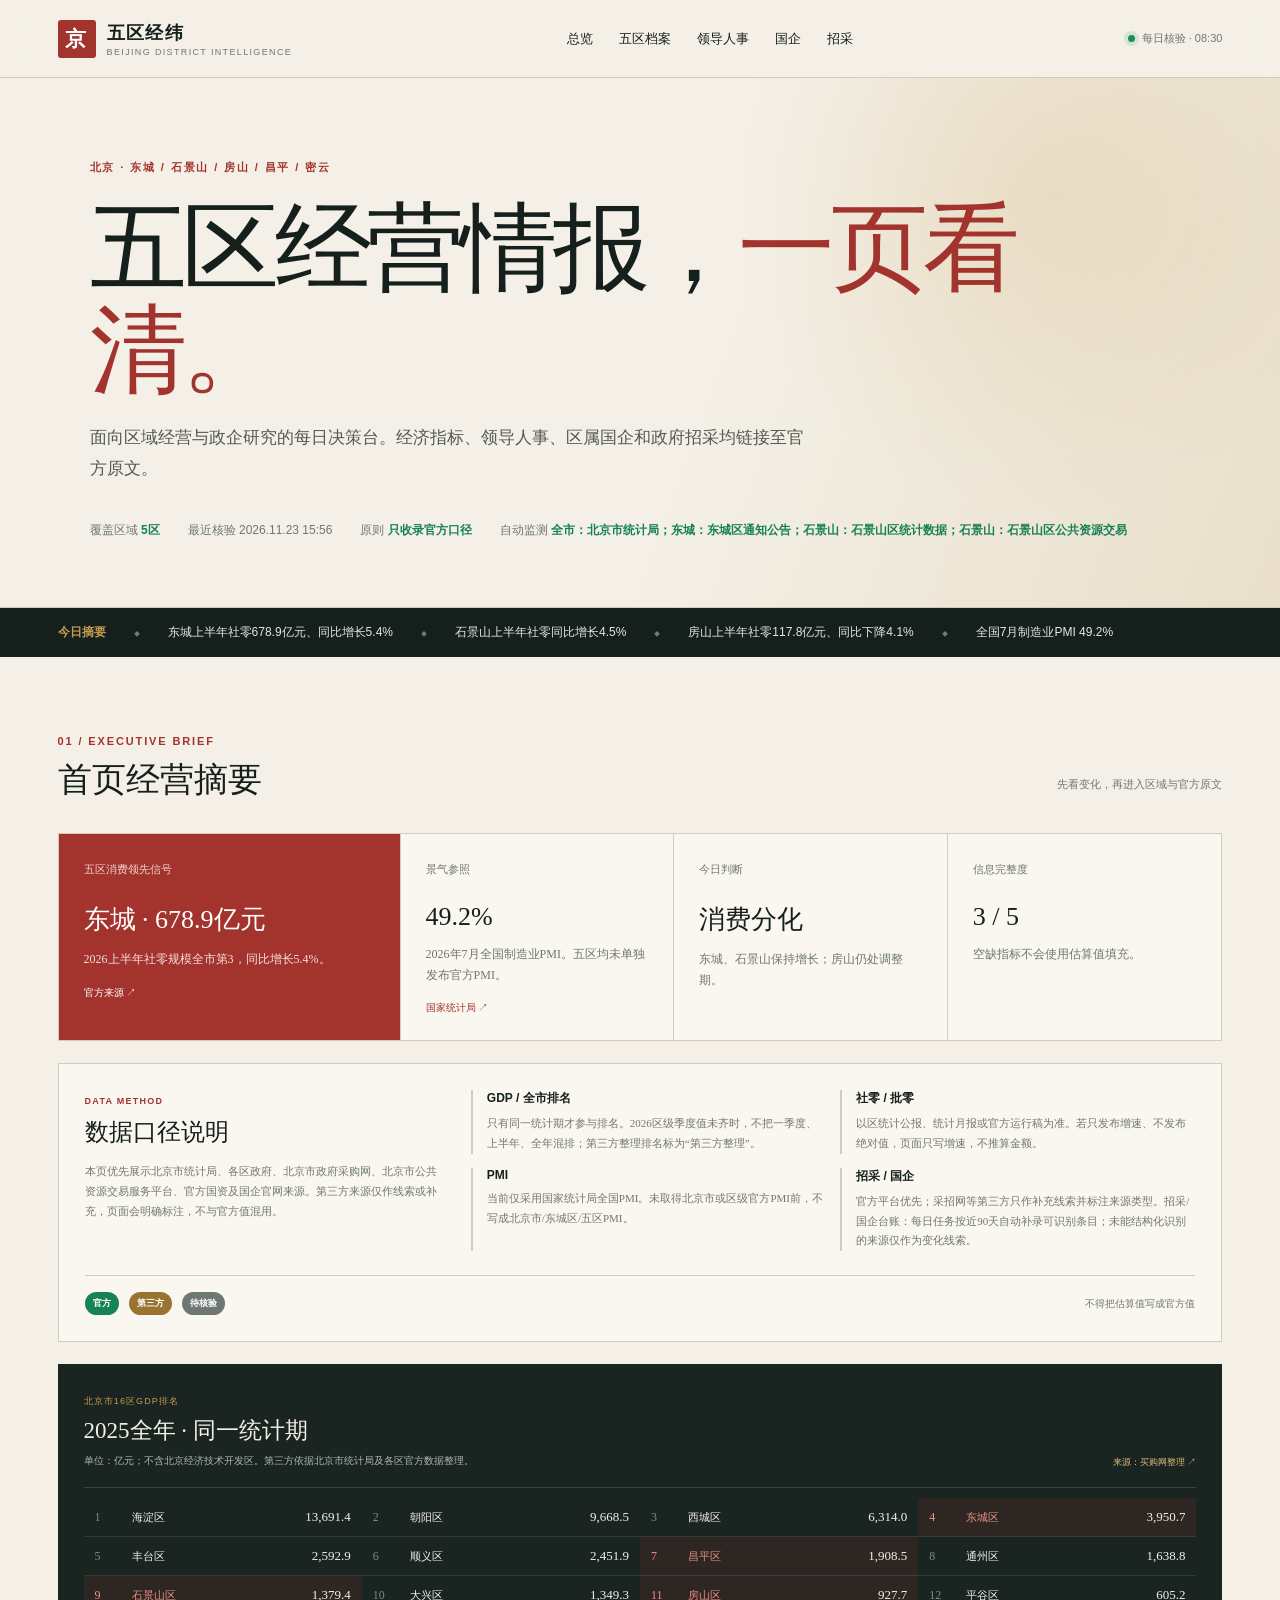
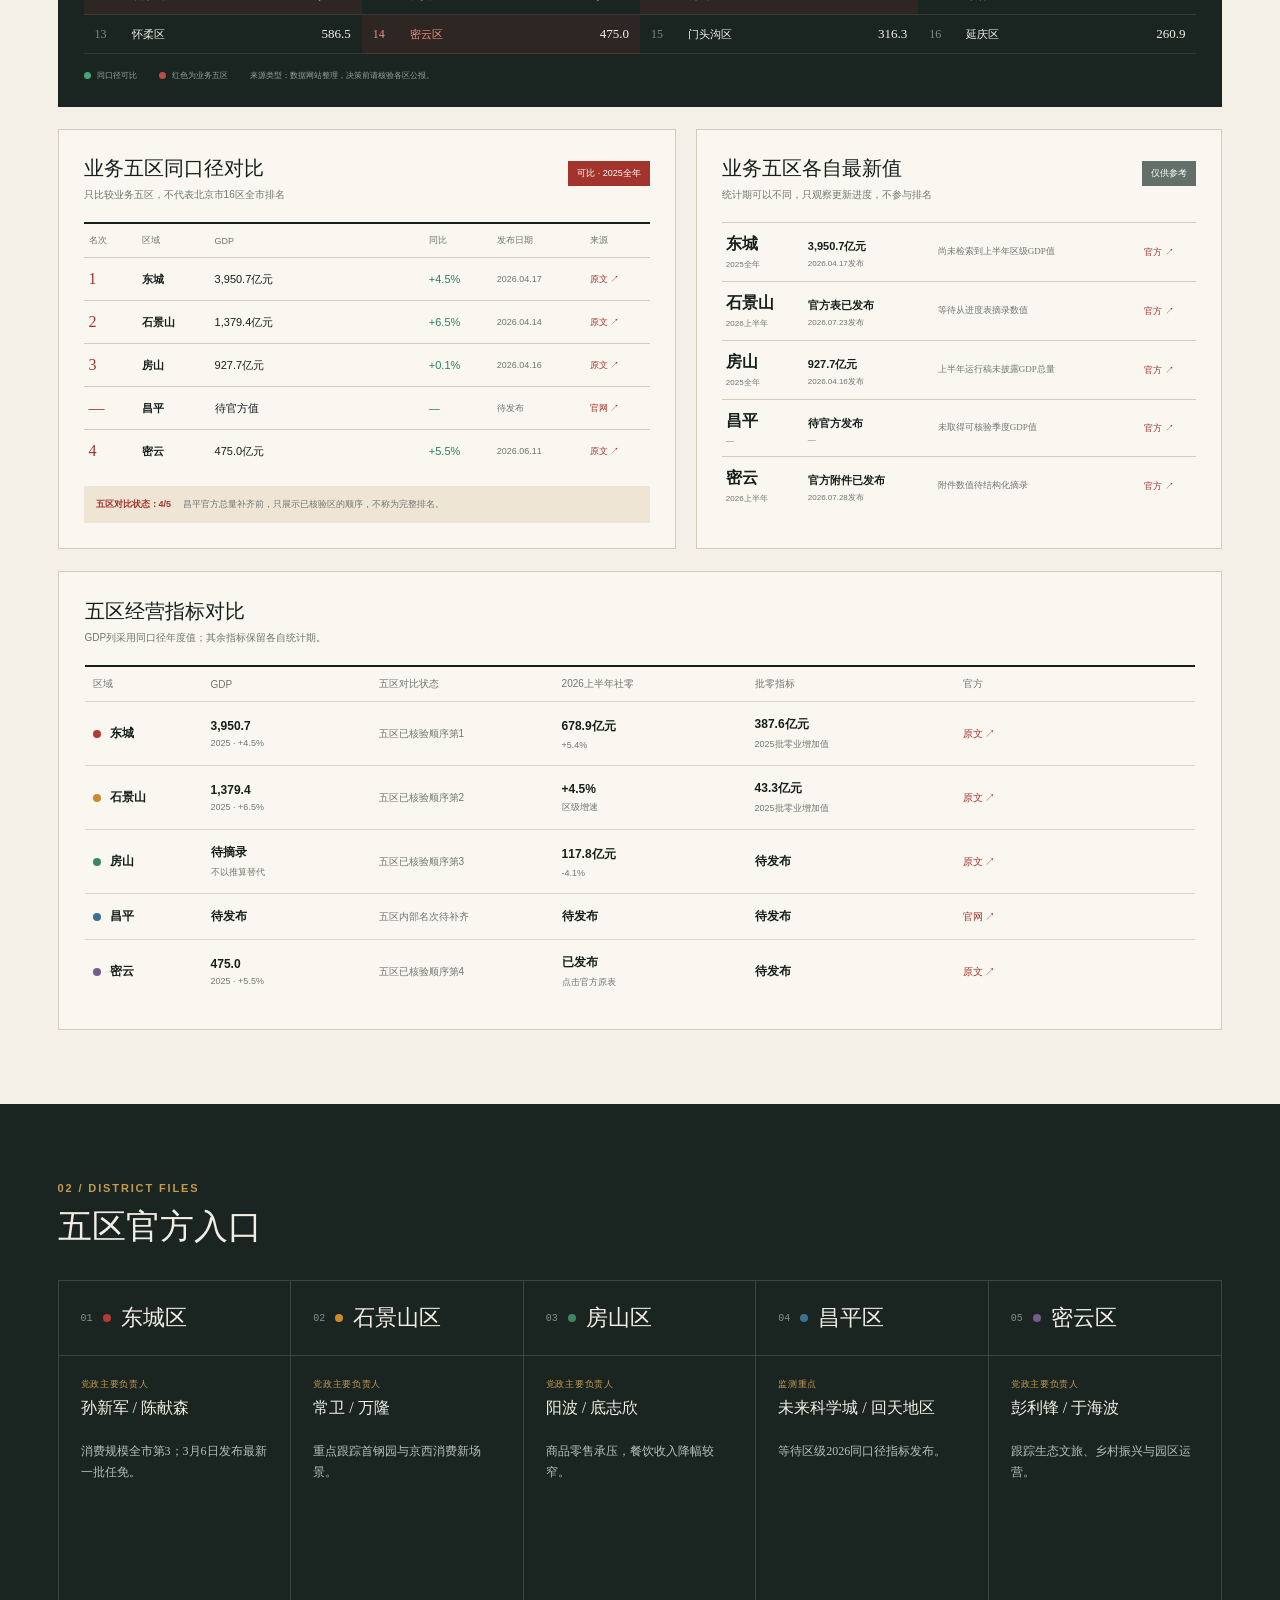
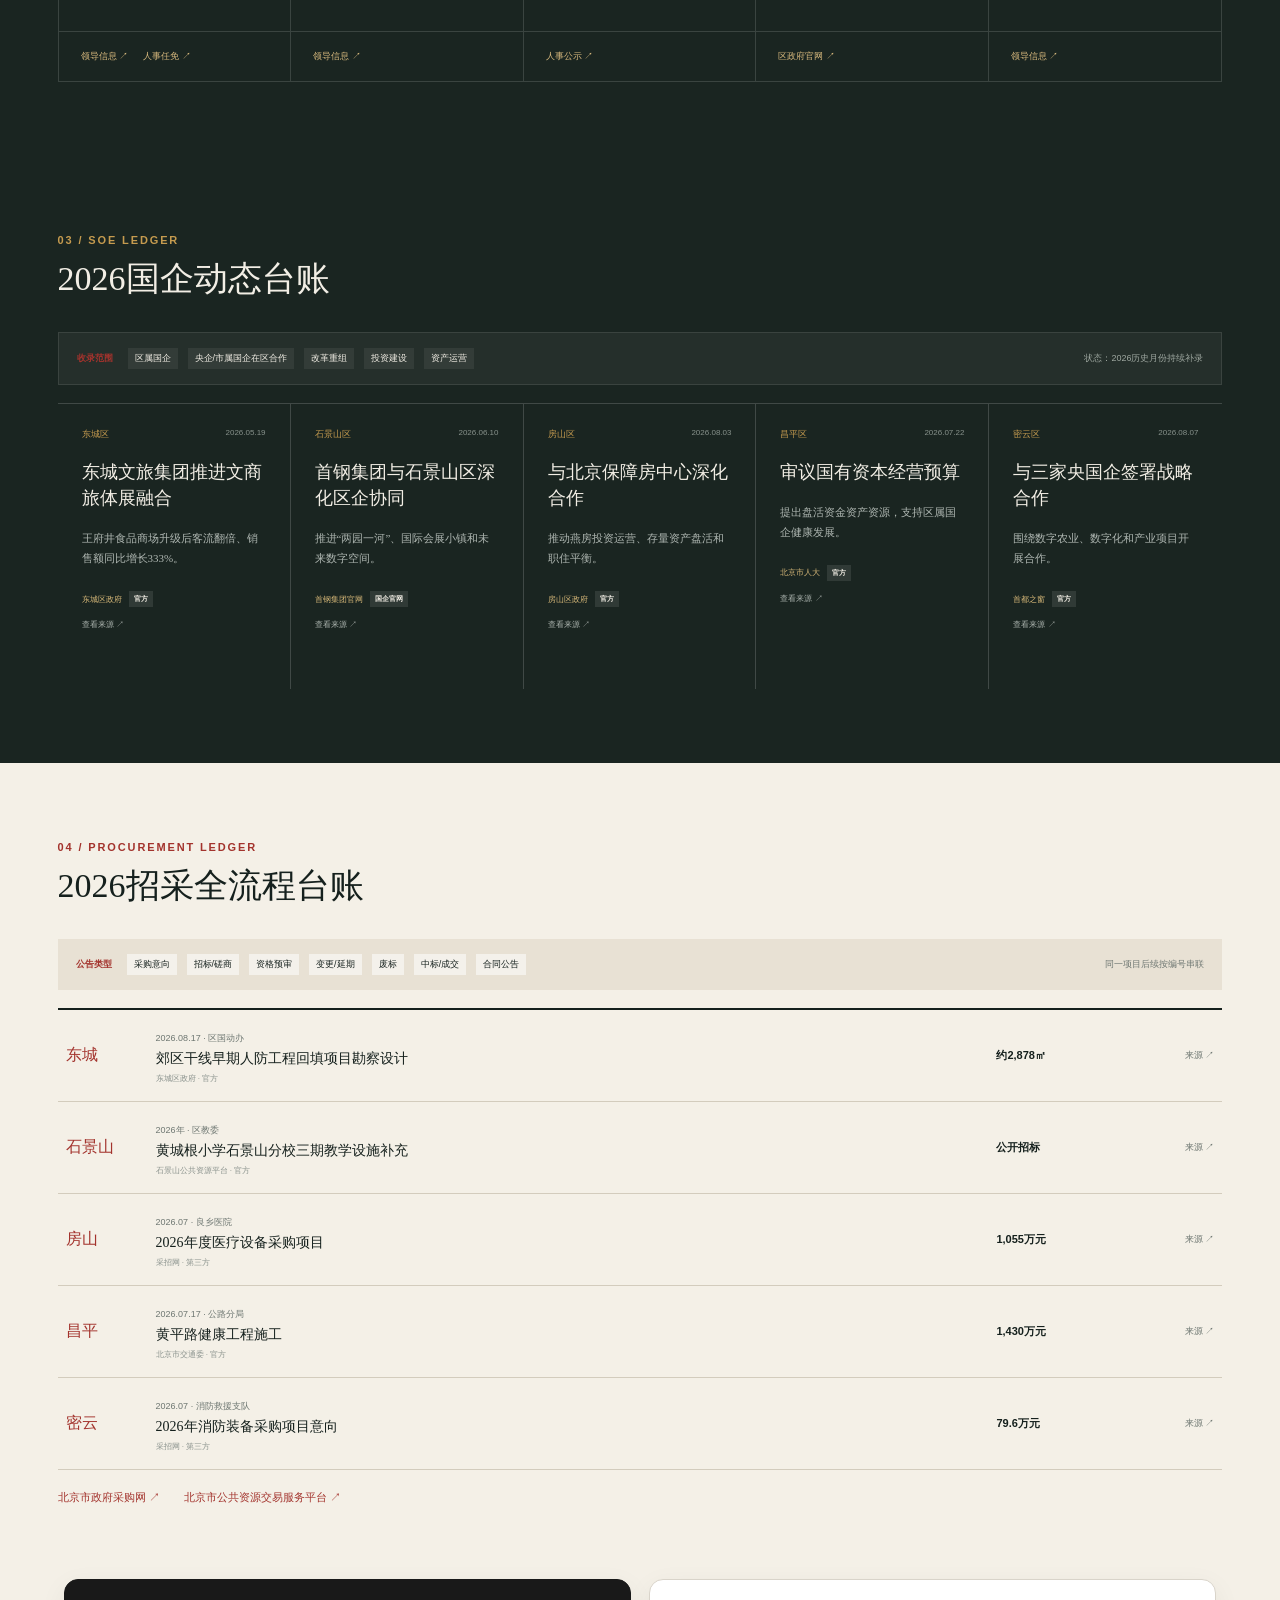
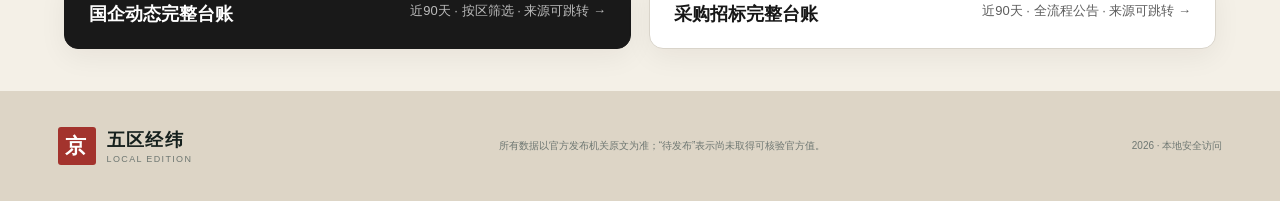
==== commit 7b2aec6f: "Daily source monitor update" ====
--- a/local-preview/index.html
+++ b/local-preview/index.html
@@ -2,7 +2,7 @@
 <html lang="zh-CN"><head><meta charset="utf-8"><meta name="viewport" content="width=device-width,initial-scale=1"><title>五区经纬｜北京区域经营情报台</title><link rel="stylesheet" href="style.css"></head>
 <body><main>
   <header class="topbar"><a class="brand" href="#top"><span class="seal">京</span><span>五区经纬<small>BEIJING DISTRICT INTELLIGENCE</small></span></a><nav><a href="#overview">总览</a><a href="#districts">五区档案</a><a href="#people">领导人事</a><a href="#soe">国企</a><a href="#procurement">招采</a></nav><div class="live"><i></i>每日核验 · 08:30</div></header>
-  <section class="hero" id="top"><div class="eyebrow">北京 · 东城 / 石景山 / 房山 / 昌平 / 密云</div><h1>五区经营情报，<em>一页看清。</em></h1><p>面向区域经营与政企研究的每日决策台。经济指标、领导人事、区属国企和政府招采均链接至官方原文。</p><div class="hero-meta"><span>覆盖区域 <b>5区</b></span><span>最近核验 2026.11.22 15:10</span><span>原则 <b>只收录官方口径</b></span><span>自动监测 <b>石景山：石景山区公共资源交易；昌平：北京市公共资源交易服务平台；密云：密云区统计数据</b></span></div></section>
+  <section class="hero" id="top"><div class="eyebrow">北京 · 东城 / 石景山 / 房山 / 昌平 / 密云</div><h1>五区经营情报，<em>一页看清。</em></h1><p>面向区域经营与政企研究的每日决策台。经济指标、领导人事、区属国企和政府招采均链接至官方原文。</p><div class="hero-meta"><span>覆盖区域 <b>5区</b></span><span>最近核验 2026.11.23 15:56</span><span>原则 <b>只收录官方口径</b></span><span>自动监测 <b>全市：北京市统计局；东城：东城区通知公告；石景山：石景山区统计数据；石景山：石景山区公共资源交易</b></span></div></section>
   <section class="ticker"><b>今日摘要</b><span>东城上半年社零678.9亿元、同比增长5.4%</span><span>石景山上半年社零同比增长4.5%</span><span>房山上半年社零117.8亿元、同比下降4.1%</span><span>全国7月制造业PMI 49.2%</span></section>
   <section class="section" id="overview"><div class="section-head"><div><span>01 / EXECUTIVE BRIEF</span><h2>首页经营摘要</h2></div><p>先看变化，再进入区域与官方原文</p></div><div class="summary-grid">
     <article class="summary primary"><label>五区消费领先信号</label><strong>东城 · 678.9亿元</strong><p>2026上半年社零规模全市第3，同比增长5.4%。</p><a href="https://www.bjdch.gov.cn/ywdt/xdcb/202607/P020260728617203216051.pdf" target="_blank">官方来源 ↗</a></article>
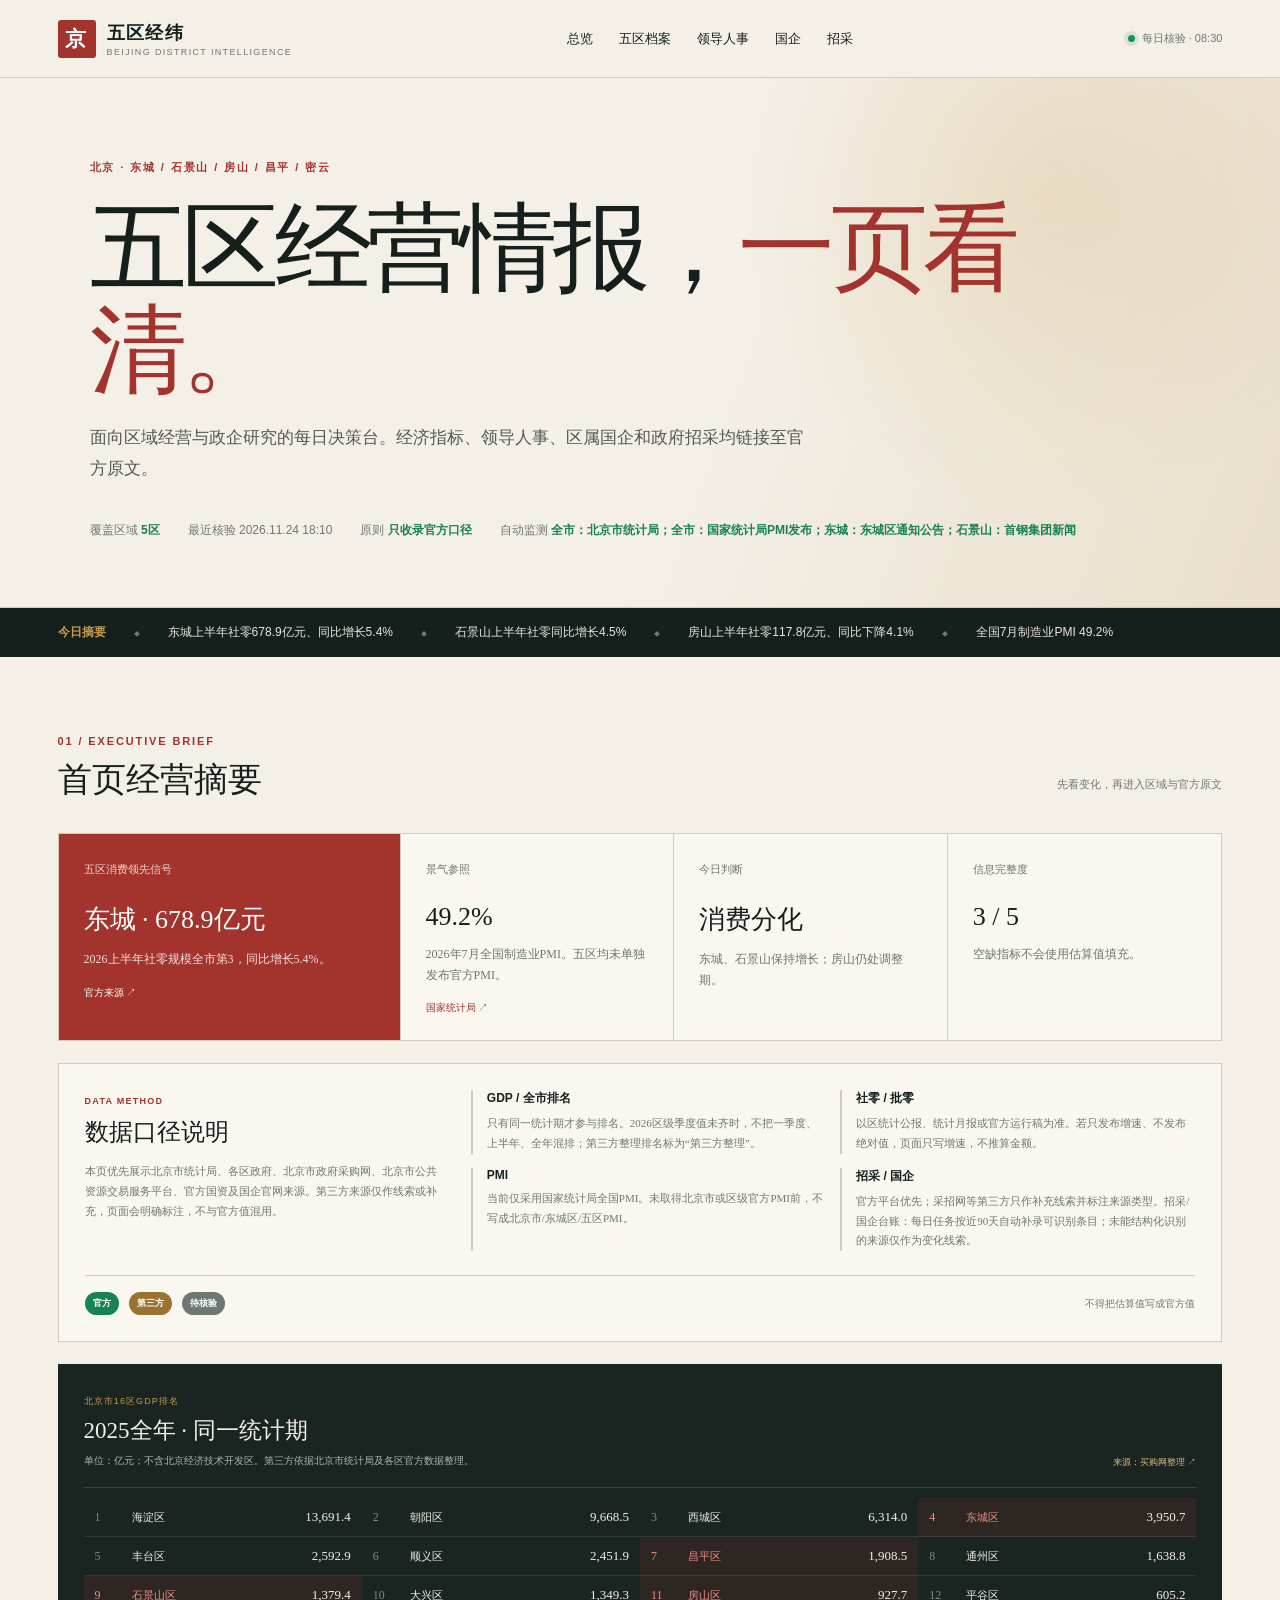
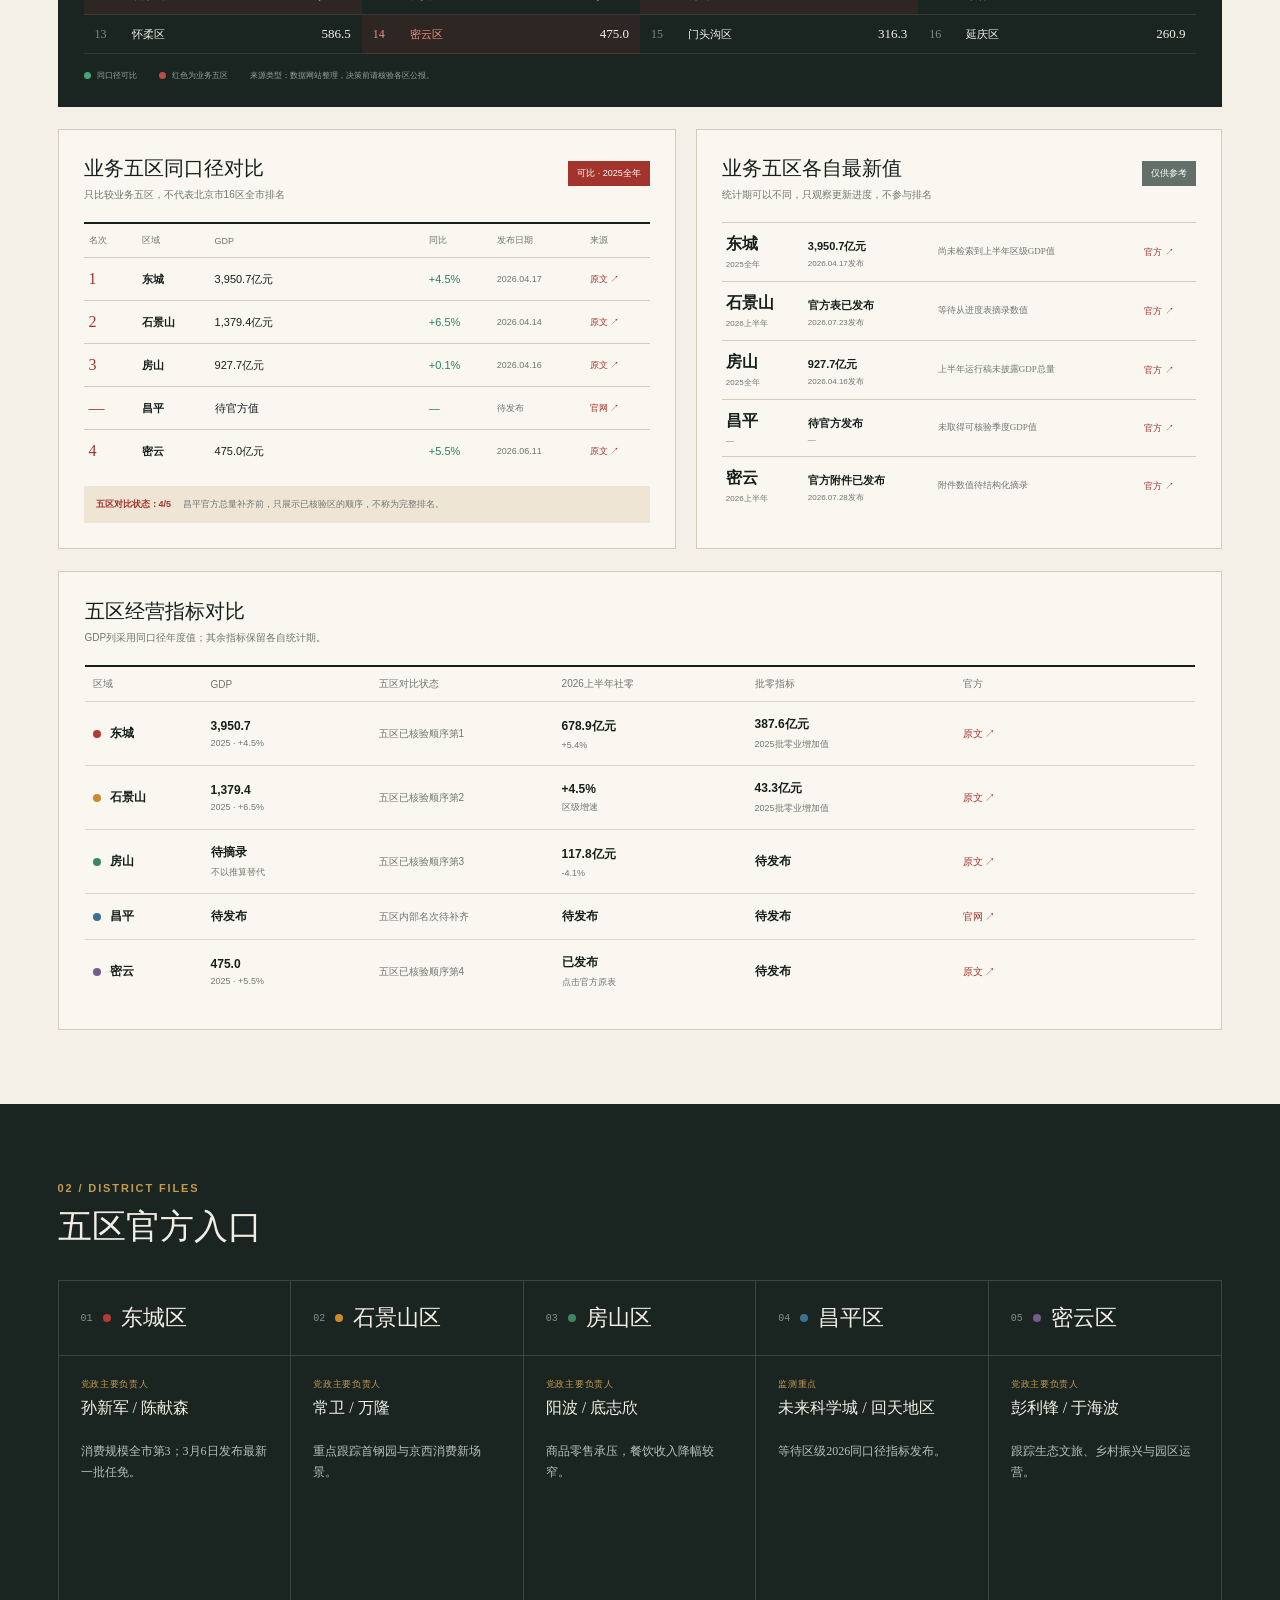
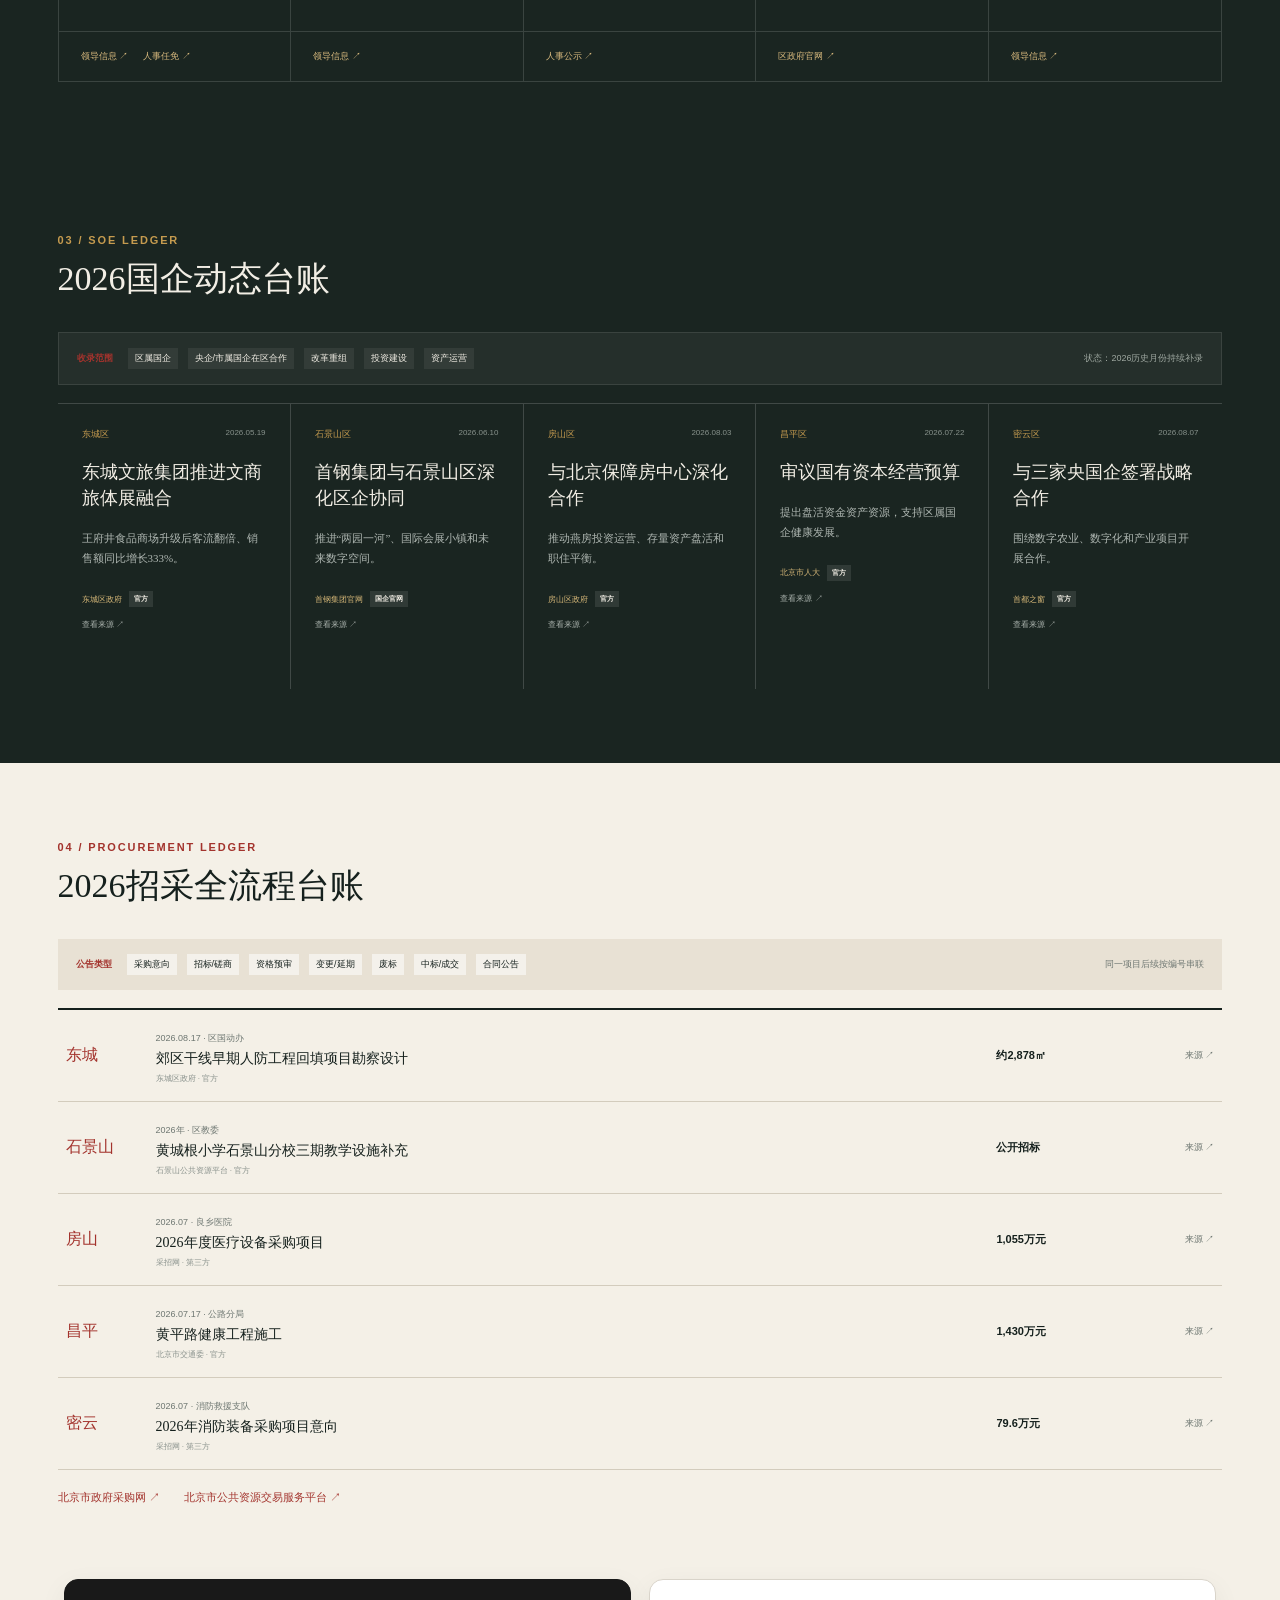
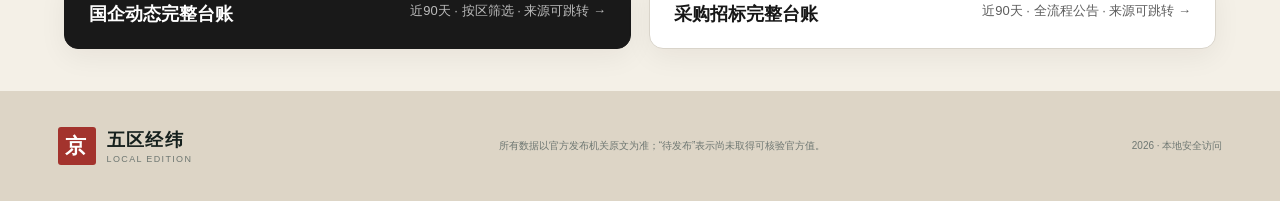
==== commit 8c600a4e: "Daily source monitor update" ====
--- a/local-preview/index.html
+++ b/local-preview/index.html
@@ -2,7 +2,7 @@
 <html lang="zh-CN"><head><meta charset="utf-8"><meta name="viewport" content="width=device-width,initial-scale=1"><title>五区经纬｜北京区域经营情报台</title><link rel="stylesheet" href="style.css"></head>
 <body><main>
   <header class="topbar"><a class="brand" href="#top"><span class="seal">京</span><span>五区经纬<small>BEIJING DISTRICT INTELLIGENCE</small></span></a><nav><a href="#overview">总览</a><a href="#districts">五区档案</a><a href="#people">领导人事</a><a href="#soe">国企</a><a href="#procurement">招采</a></nav><div class="live"><i></i>每日核验 · 08:30</div></header>
-  <section class="hero" id="top"><div class="eyebrow">北京 · 东城 / 石景山 / 房山 / 昌平 / 密云</div><h1>五区经营情报，<em>一页看清。</em></h1><p>面向区域经营与政企研究的每日决策台。经济指标、领导人事、区属国企和政府招采均链接至官方原文。</p><div class="hero-meta"><span>覆盖区域 <b>5区</b></span><span>最近核验 2026.11.23 15:56</span><span>原则 <b>只收录官方口径</b></span><span>自动监测 <b>全市：北京市统计局；东城：东城区通知公告；石景山：石景山区统计数据；石景山：石景山区公共资源交易</b></span></div></section>
+  <section class="hero" id="top"><div class="eyebrow">北京 · 东城 / 石景山 / 房山 / 昌平 / 密云</div><h1>五区经营情报，<em>一页看清。</em></h1><p>面向区域经营与政企研究的每日决策台。经济指标、领导人事、区属国企和政府招采均链接至官方原文。</p><div class="hero-meta"><span>覆盖区域 <b>5区</b></span><span>最近核验 2026.11.24 18:10</span><span>原则 <b>只收录官方口径</b></span><span>自动监测 <b>全市：北京市统计局；全市：国家统计局PMI发布；东城：东城区通知公告；石景山：首钢集团新闻</b></span></div></section>
   <section class="ticker"><b>今日摘要</b><span>东城上半年社零678.9亿元、同比增长5.4%</span><span>石景山上半年社零同比增长4.5%</span><span>房山上半年社零117.8亿元、同比下降4.1%</span><span>全国7月制造业PMI 49.2%</span></section>
   <section class="section" id="overview"><div class="section-head"><div><span>01 / EXECUTIVE BRIEF</span><h2>首页经营摘要</h2></div><p>先看变化，再进入区域与官方原文</p></div><div class="summary-grid">
     <article class="summary primary"><label>五区消费领先信号</label><strong>东城 · 678.9亿元</strong><p>2026上半年社零规模全市第3，同比增长5.4%。</p><a href="https://www.bjdch.gov.cn/ywdt/xdcb/202607/P020260728617203216051.pdf" target="_blank">官方来源 ↗</a></article>
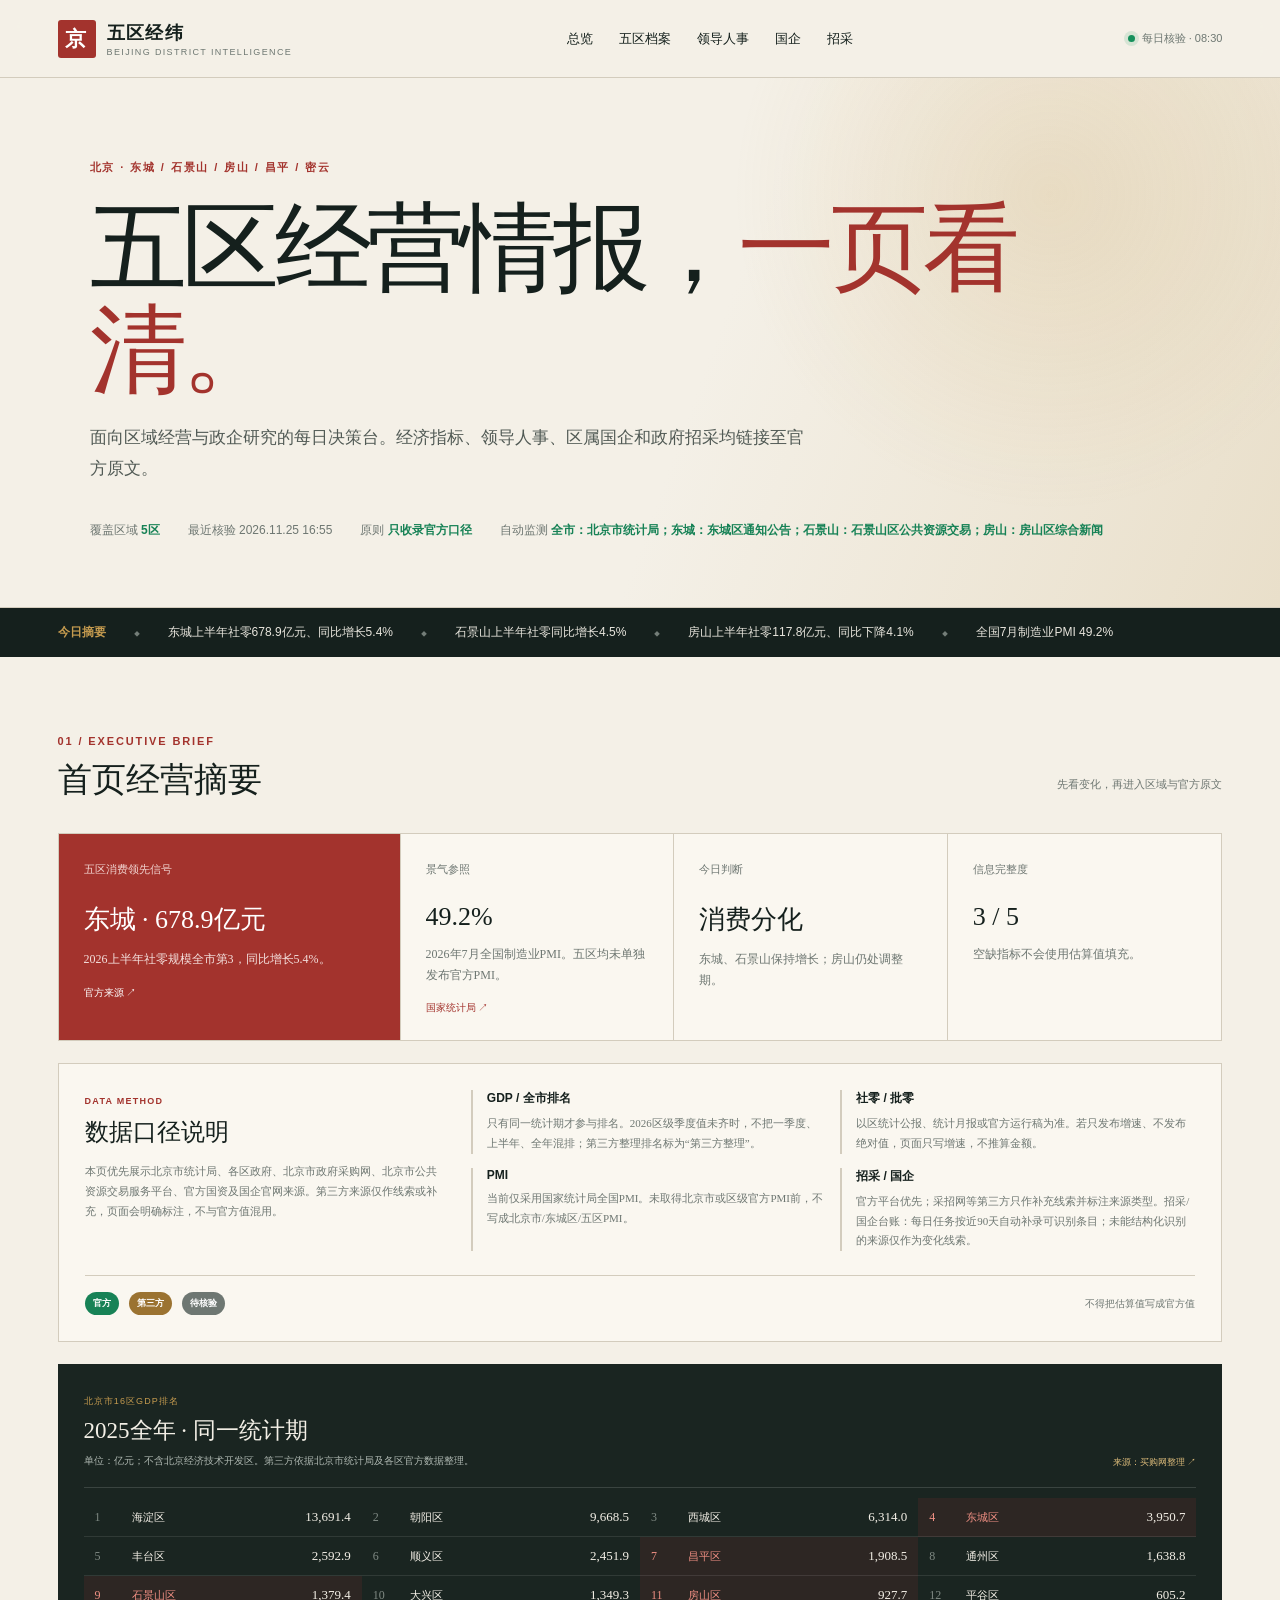
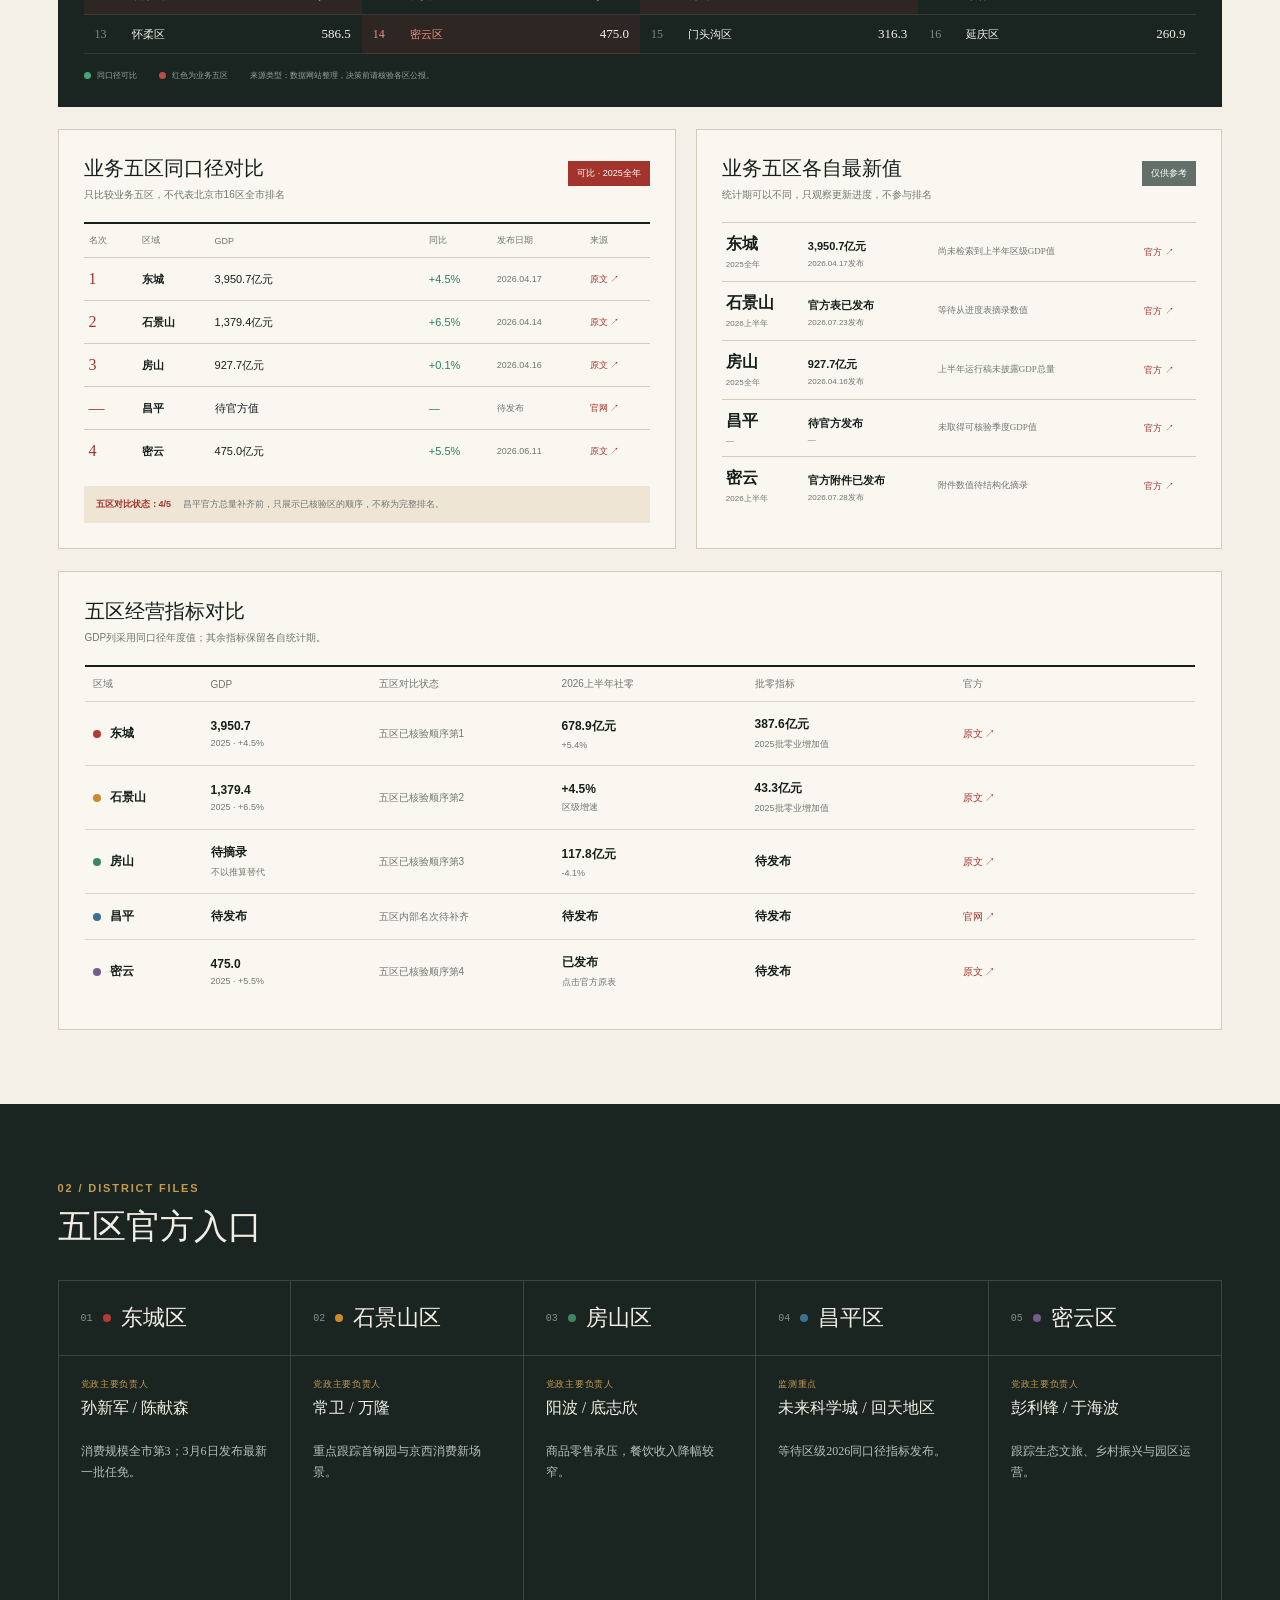
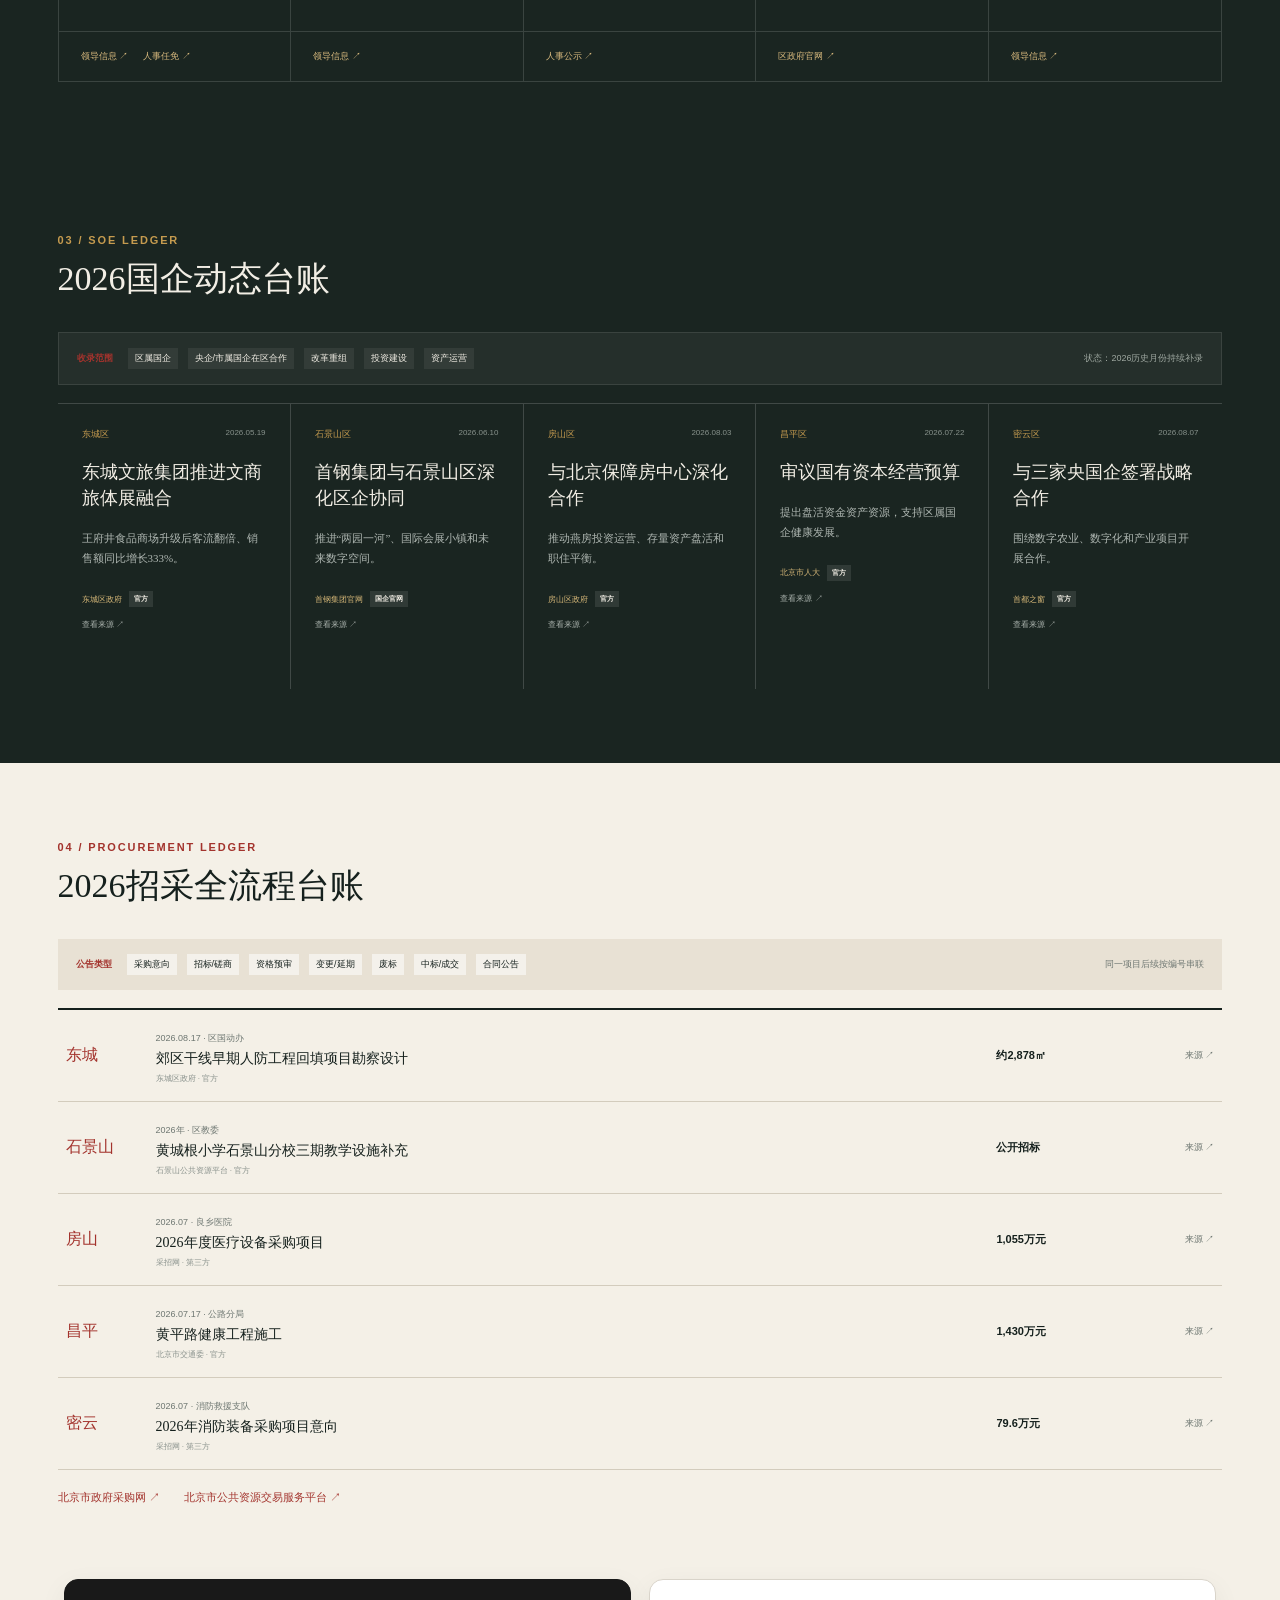
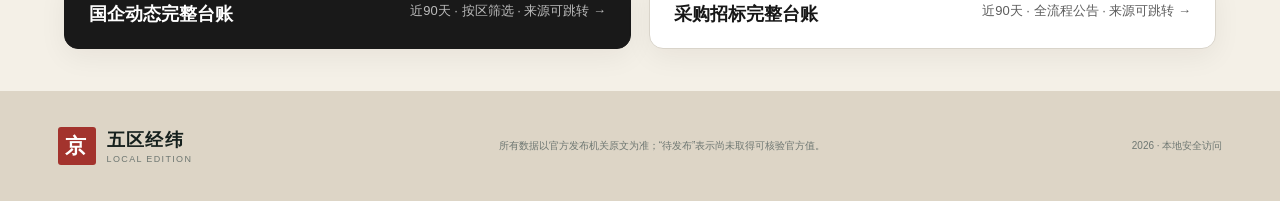
==== commit 01d2a53b: "Daily source monitor update" ====
--- a/local-preview/index.html
+++ b/local-preview/index.html
@@ -2,7 +2,7 @@
 <html lang="zh-CN"><head><meta charset="utf-8"><meta name="viewport" content="width=device-width,initial-scale=1"><title>五区经纬｜北京区域经营情报台</title><link rel="stylesheet" href="style.css"></head>
 <body><main>
   <header class="topbar"><a class="brand" href="#top"><span class="seal">京</span><span>五区经纬<small>BEIJING DISTRICT INTELLIGENCE</small></span></a><nav><a href="#overview">总览</a><a href="#districts">五区档案</a><a href="#people">领导人事</a><a href="#soe">国企</a><a href="#procurement">招采</a></nav><div class="live"><i></i>每日核验 · 08:30</div></header>
-  <section class="hero" id="top"><div class="eyebrow">北京 · 东城 / 石景山 / 房山 / 昌平 / 密云</div><h1>五区经营情报，<em>一页看清。</em></h1><p>面向区域经营与政企研究的每日决策台。经济指标、领导人事、区属国企和政府招采均链接至官方原文。</p><div class="hero-meta"><span>覆盖区域 <b>5区</b></span><span>最近核验 2026.11.24 18:10</span><span>原则 <b>只收录官方口径</b></span><span>自动监测 <b>全市：北京市统计局；全市：国家统计局PMI发布；东城：东城区通知公告；石景山：首钢集团新闻</b></span></div></section>
+  <section class="hero" id="top"><div class="eyebrow">北京 · 东城 / 石景山 / 房山 / 昌平 / 密云</div><h1>五区经营情报，<em>一页看清。</em></h1><p>面向区域经营与政企研究的每日决策台。经济指标、领导人事、区属国企和政府招采均链接至官方原文。</p><div class="hero-meta"><span>覆盖区域 <b>5区</b></span><span>最近核验 2026.11.25 16:55</span><span>原则 <b>只收录官方口径</b></span><span>自动监测 <b>全市：北京市统计局；东城：东城区通知公告；石景山：石景山区公共资源交易；房山：房山区综合新闻</b></span></div></section>
   <section class="ticker"><b>今日摘要</b><span>东城上半年社零678.9亿元、同比增长5.4%</span><span>石景山上半年社零同比增长4.5%</span><span>房山上半年社零117.8亿元、同比下降4.1%</span><span>全国7月制造业PMI 49.2%</span></section>
   <section class="section" id="overview"><div class="section-head"><div><span>01 / EXECUTIVE BRIEF</span><h2>首页经营摘要</h2></div><p>先看变化，再进入区域与官方原文</p></div><div class="summary-grid">
     <article class="summary primary"><label>五区消费领先信号</label><strong>东城 · 678.9亿元</strong><p>2026上半年社零规模全市第3，同比增长5.4%。</p><a href="https://www.bjdch.gov.cn/ywdt/xdcb/202607/P020260728617203216051.pdf" target="_blank">官方来源 ↗</a></article>
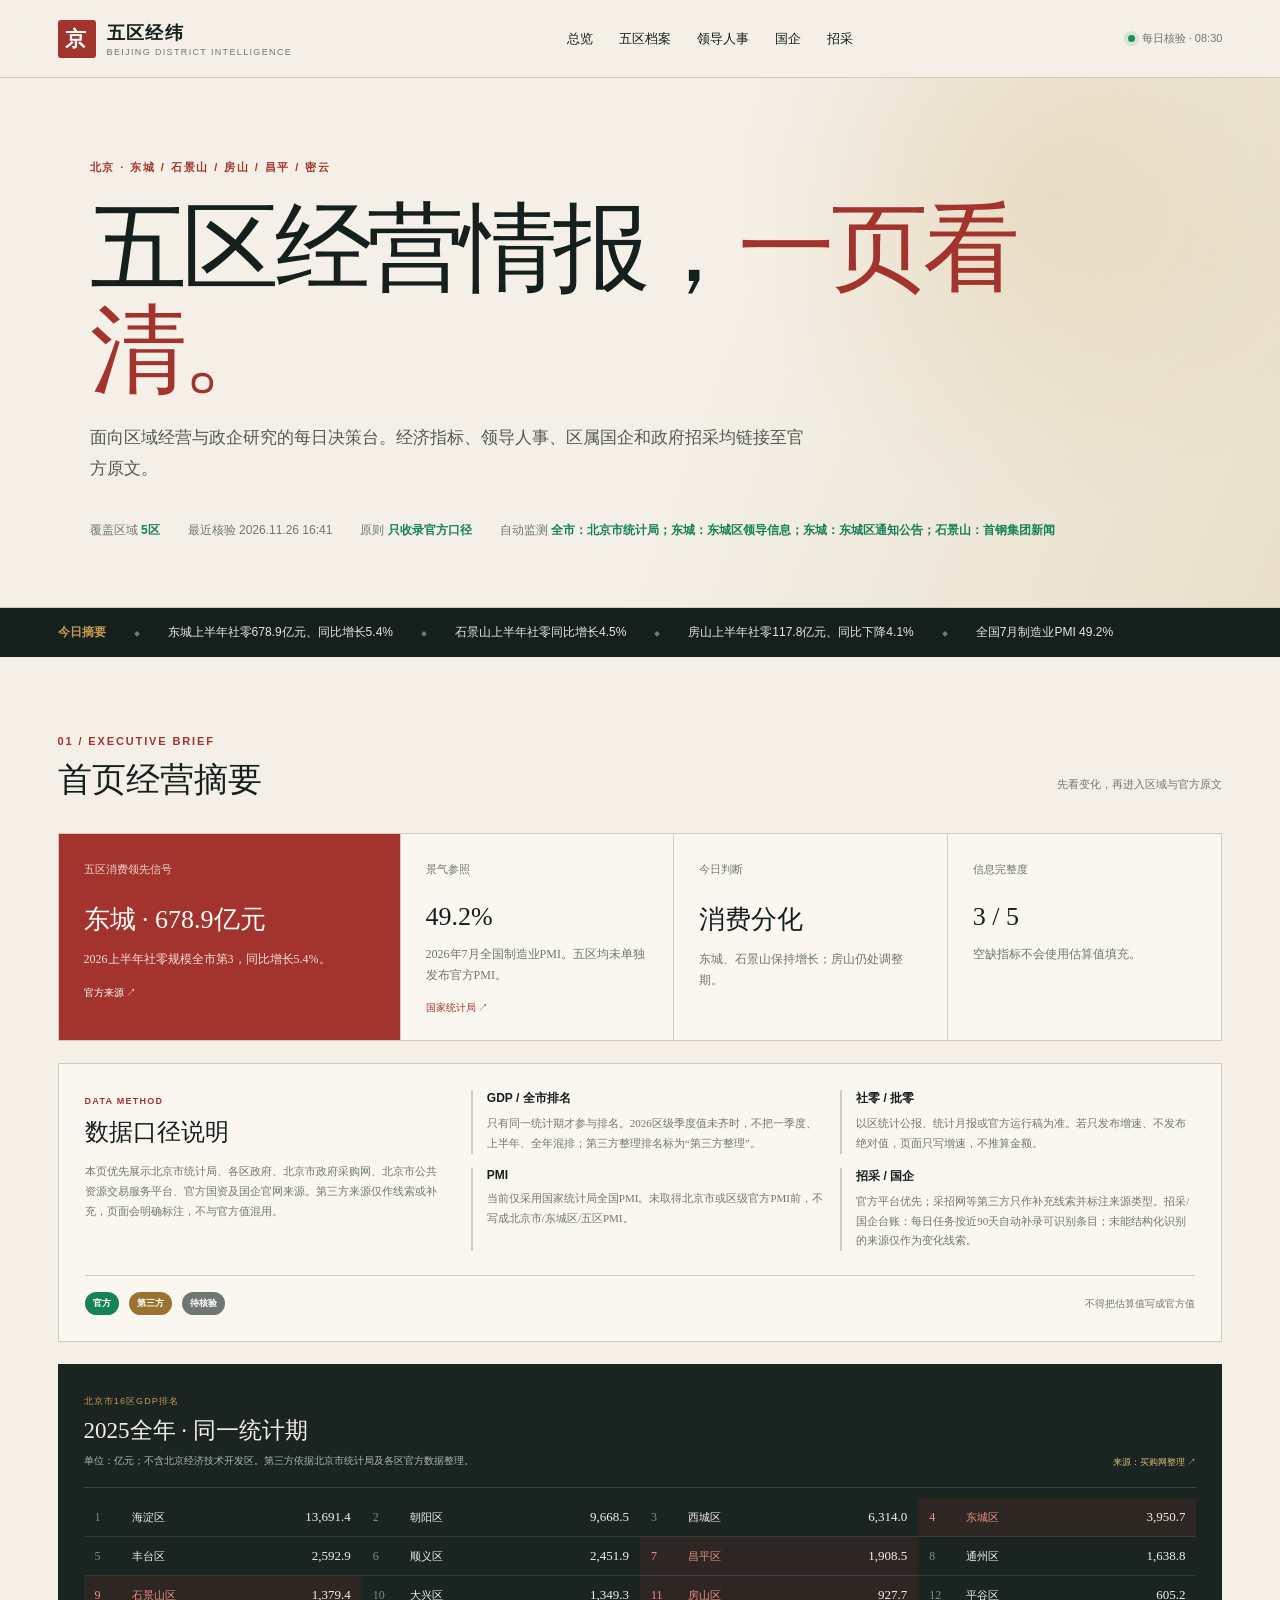
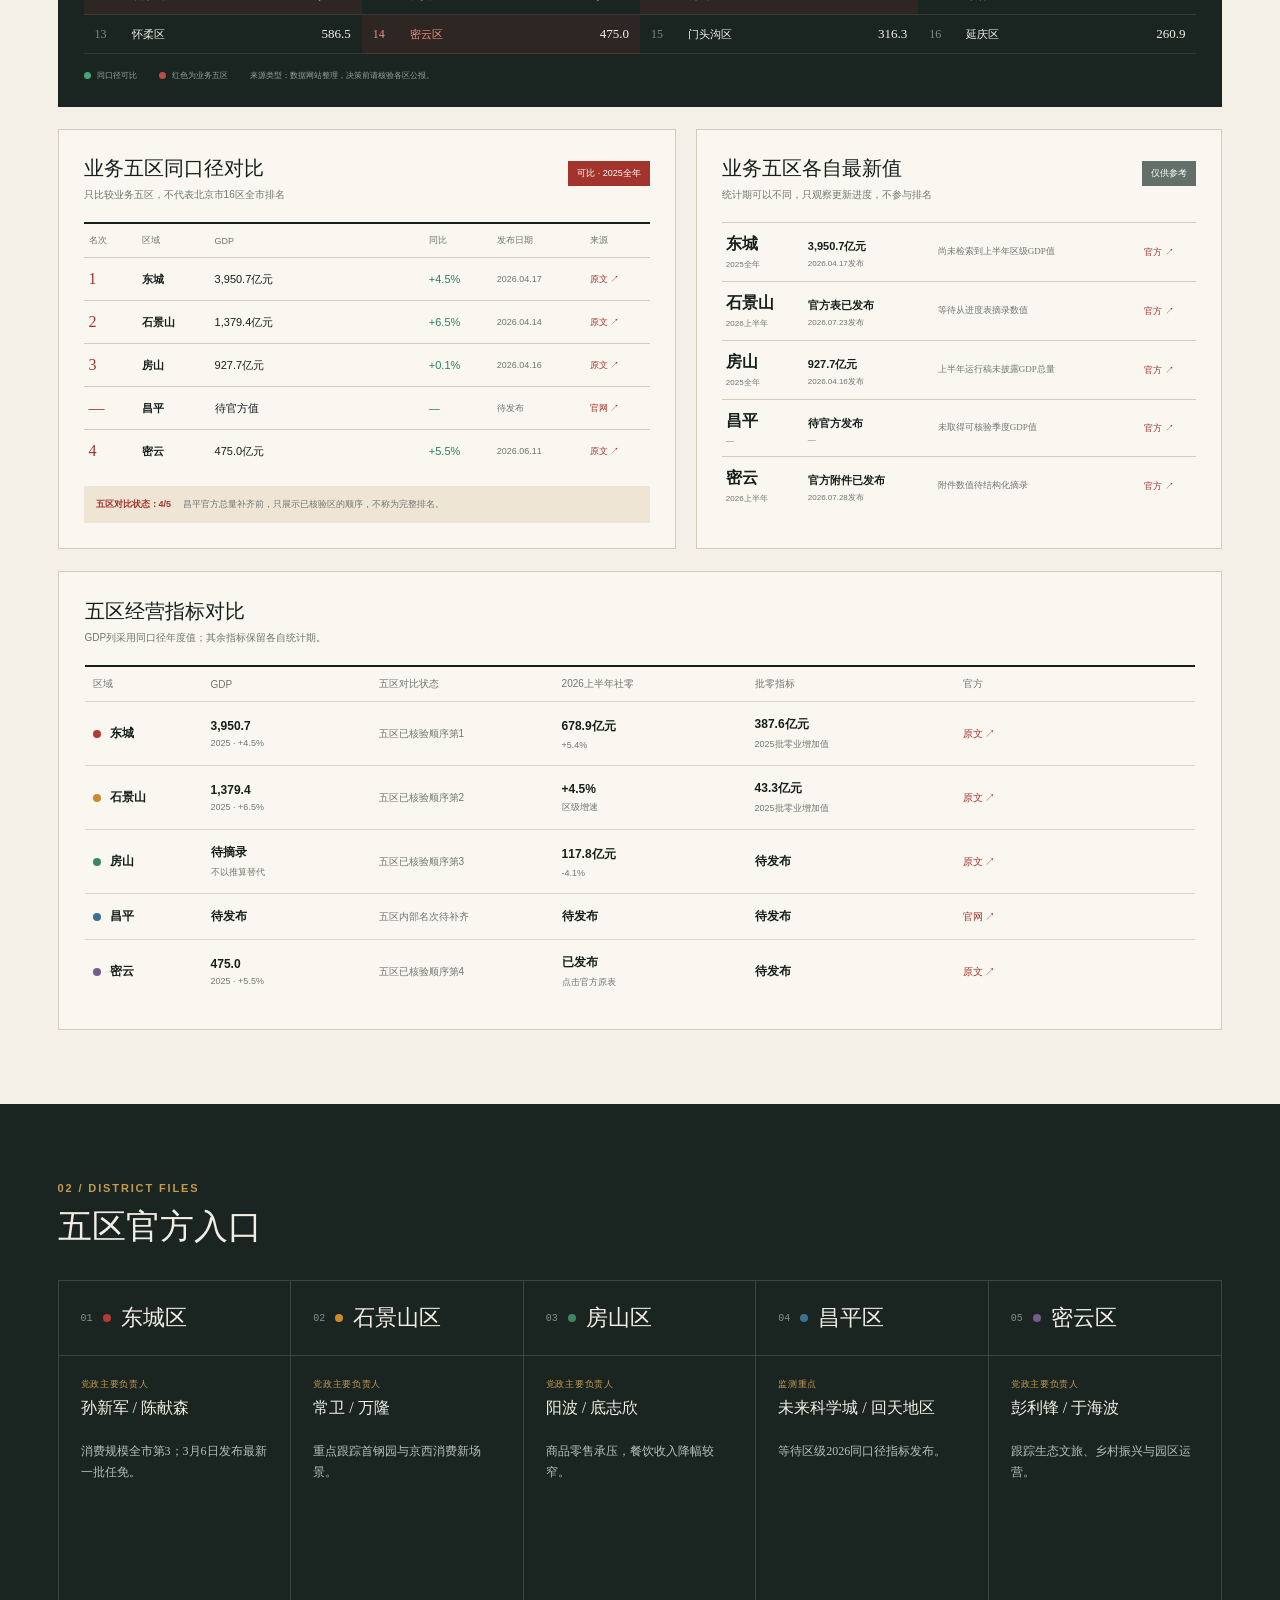
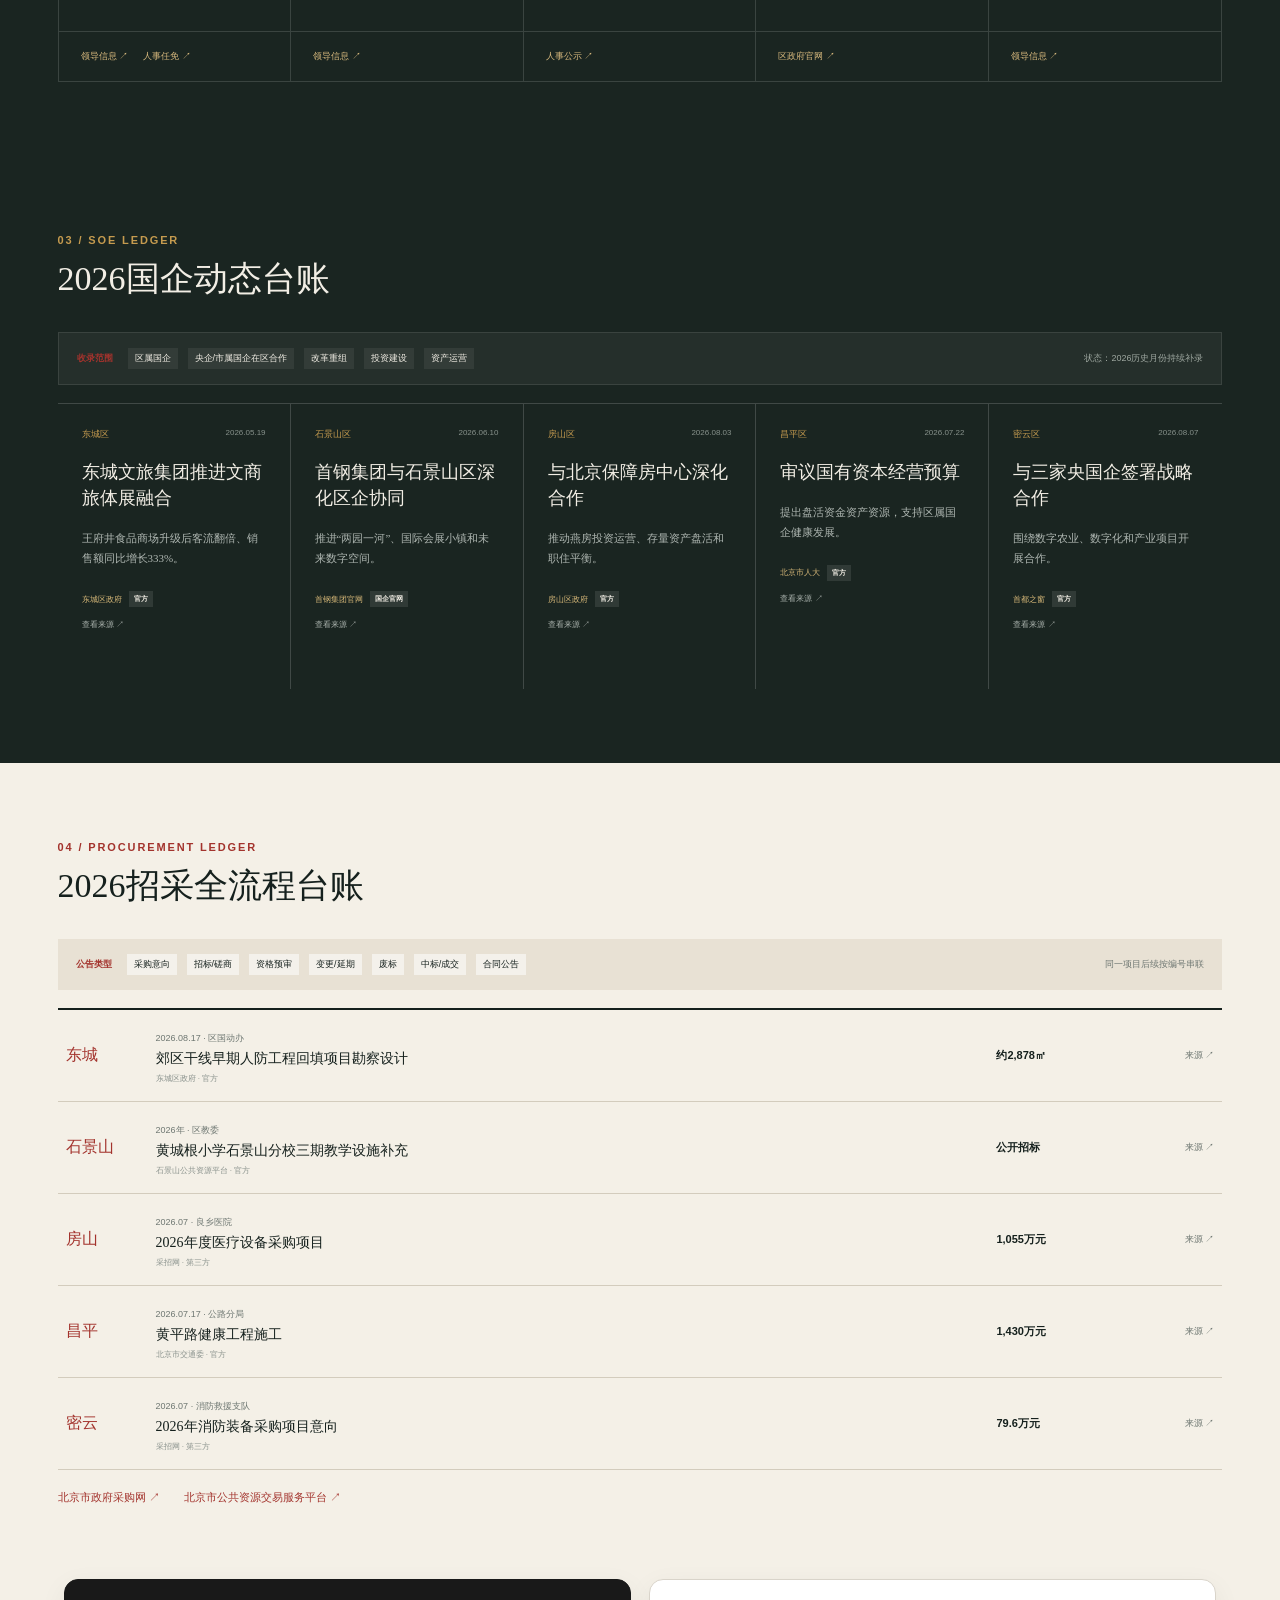
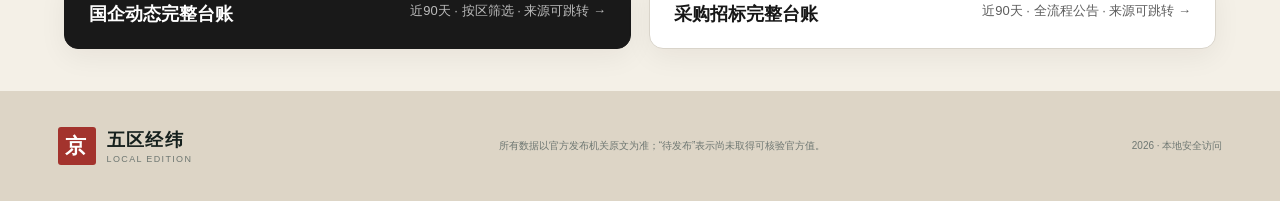
==== commit a1a926dd: "Daily source monitor update" ====
--- a/local-preview/index.html
+++ b/local-preview/index.html
@@ -2,7 +2,7 @@
 <html lang="zh-CN"><head><meta charset="utf-8"><meta name="viewport" content="width=device-width,initial-scale=1"><title>五区经纬｜北京区域经营情报台</title><link rel="stylesheet" href="style.css"></head>
 <body><main>
   <header class="topbar"><a class="brand" href="#top"><span class="seal">京</span><span>五区经纬<small>BEIJING DISTRICT INTELLIGENCE</small></span></a><nav><a href="#overview">总览</a><a href="#districts">五区档案</a><a href="#people">领导人事</a><a href="#soe">国企</a><a href="#procurement">招采</a></nav><div class="live"><i></i>每日核验 · 08:30</div></header>
-  <section class="hero" id="top"><div class="eyebrow">北京 · 东城 / 石景山 / 房山 / 昌平 / 密云</div><h1>五区经营情报，<em>一页看清。</em></h1><p>面向区域经营与政企研究的每日决策台。经济指标、领导人事、区属国企和政府招采均链接至官方原文。</p><div class="hero-meta"><span>覆盖区域 <b>5区</b></span><span>最近核验 2026.11.25 16:55</span><span>原则 <b>只收录官方口径</b></span><span>自动监测 <b>全市：北京市统计局；东城：东城区通知公告；石景山：石景山区公共资源交易；房山：房山区综合新闻</b></span></div></section>
+  <section class="hero" id="top"><div class="eyebrow">北京 · 东城 / 石景山 / 房山 / 昌平 / 密云</div><h1>五区经营情报，<em>一页看清。</em></h1><p>面向区域经营与政企研究的每日决策台。经济指标、领导人事、区属国企和政府招采均链接至官方原文。</p><div class="hero-meta"><span>覆盖区域 <b>5区</b></span><span>最近核验 2026.11.26 16:41</span><span>原则 <b>只收录官方口径</b></span><span>自动监测 <b>全市：北京市统计局；东城：东城区领导信息；东城：东城区通知公告；石景山：首钢集团新闻</b></span></div></section>
   <section class="ticker"><b>今日摘要</b><span>东城上半年社零678.9亿元、同比增长5.4%</span><span>石景山上半年社零同比增长4.5%</span><span>房山上半年社零117.8亿元、同比下降4.1%</span><span>全国7月制造业PMI 49.2%</span></section>
   <section class="section" id="overview"><div class="section-head"><div><span>01 / EXECUTIVE BRIEF</span><h2>首页经营摘要</h2></div><p>先看变化，再进入区域与官方原文</p></div><div class="summary-grid">
     <article class="summary primary"><label>五区消费领先信号</label><strong>东城 · 678.9亿元</strong><p>2026上半年社零规模全市第3，同比增长5.4%。</p><a href="https://www.bjdch.gov.cn/ywdt/xdcb/202607/P020260728617203216051.pdf" target="_blank">官方来源 ↗</a></article>
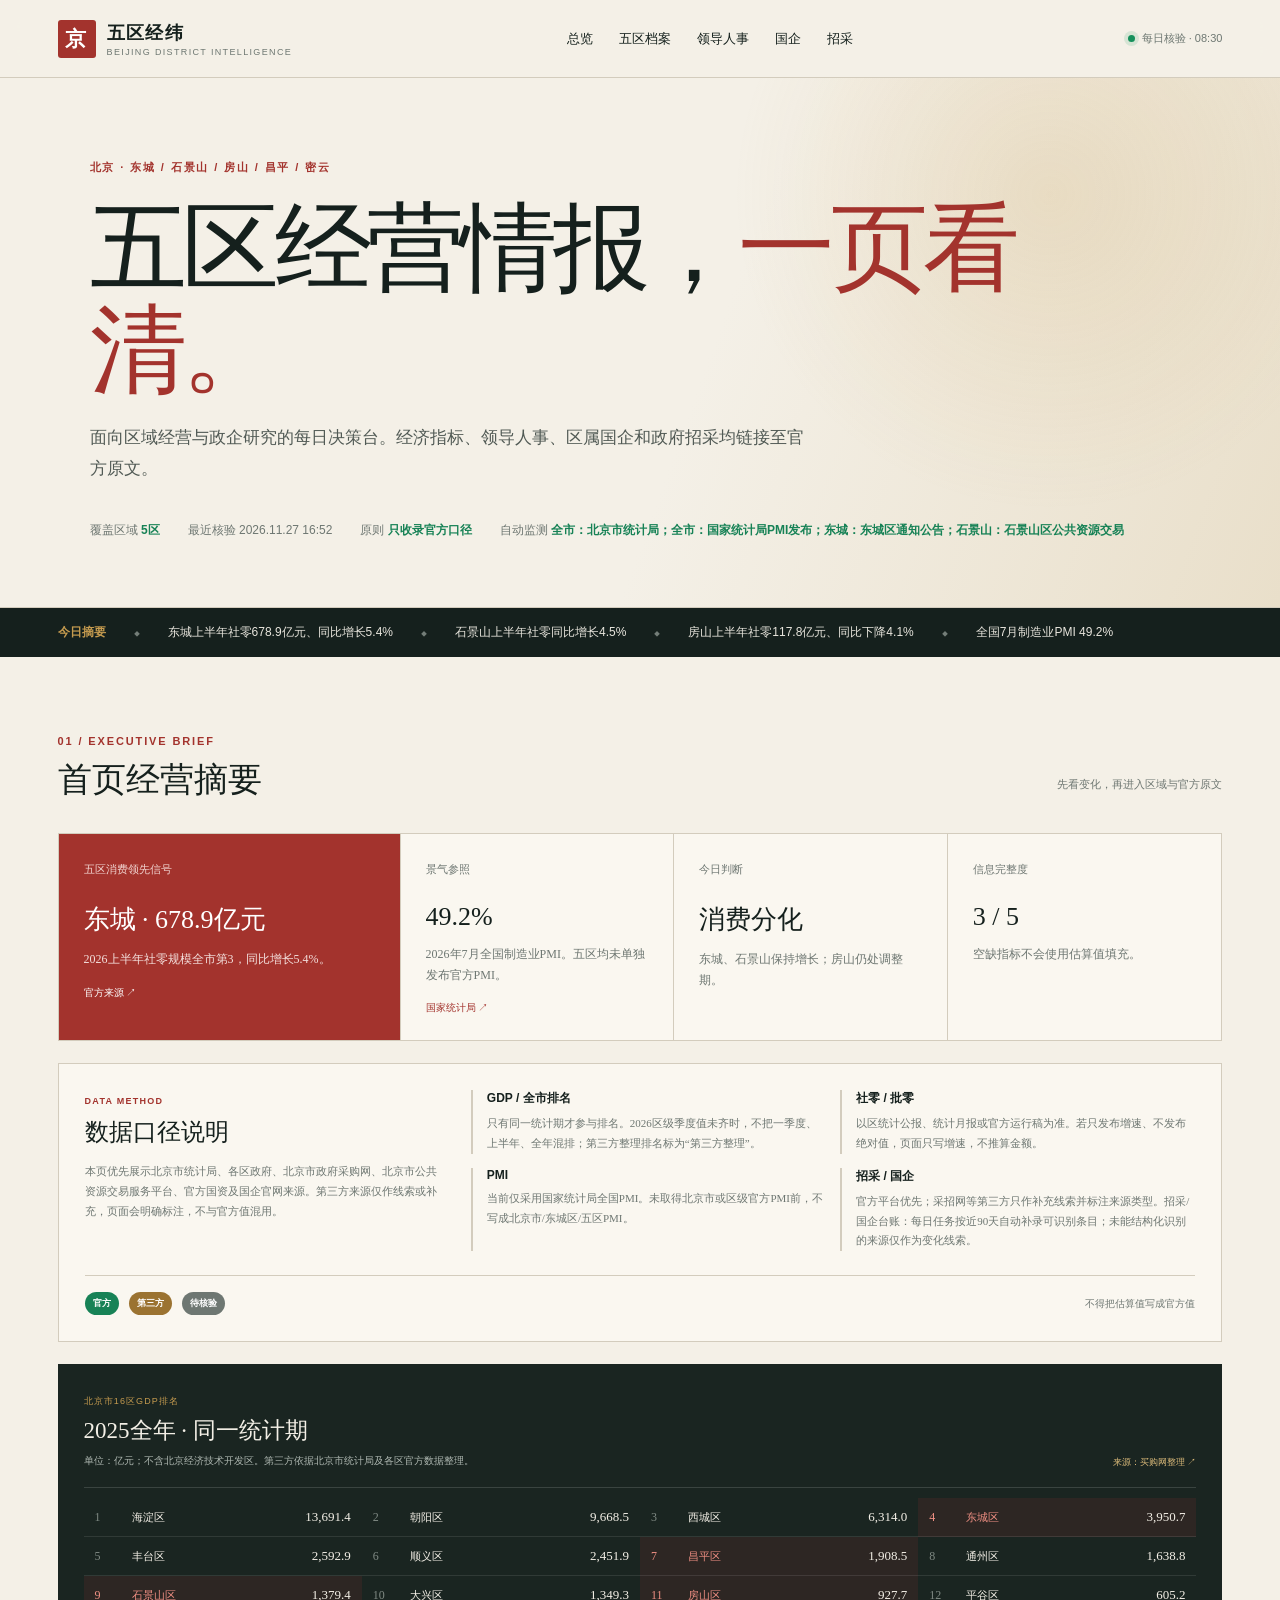
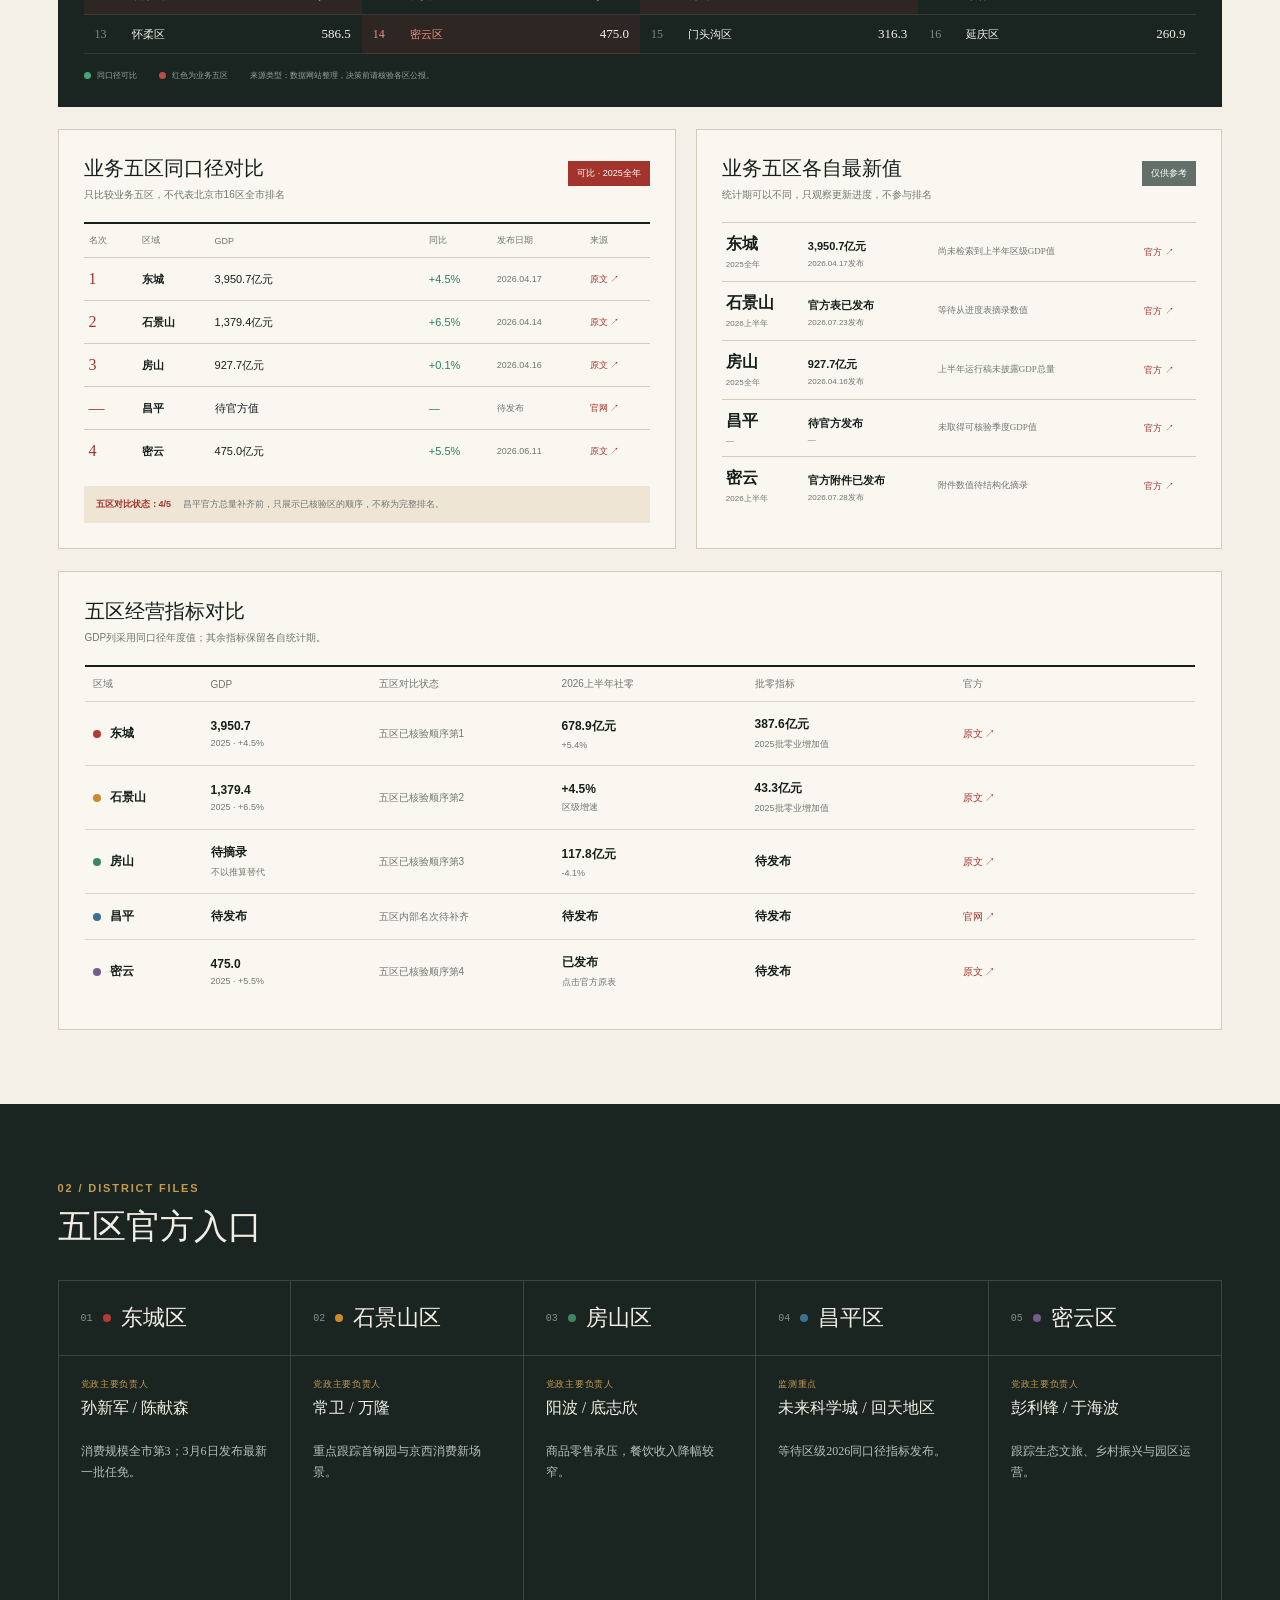
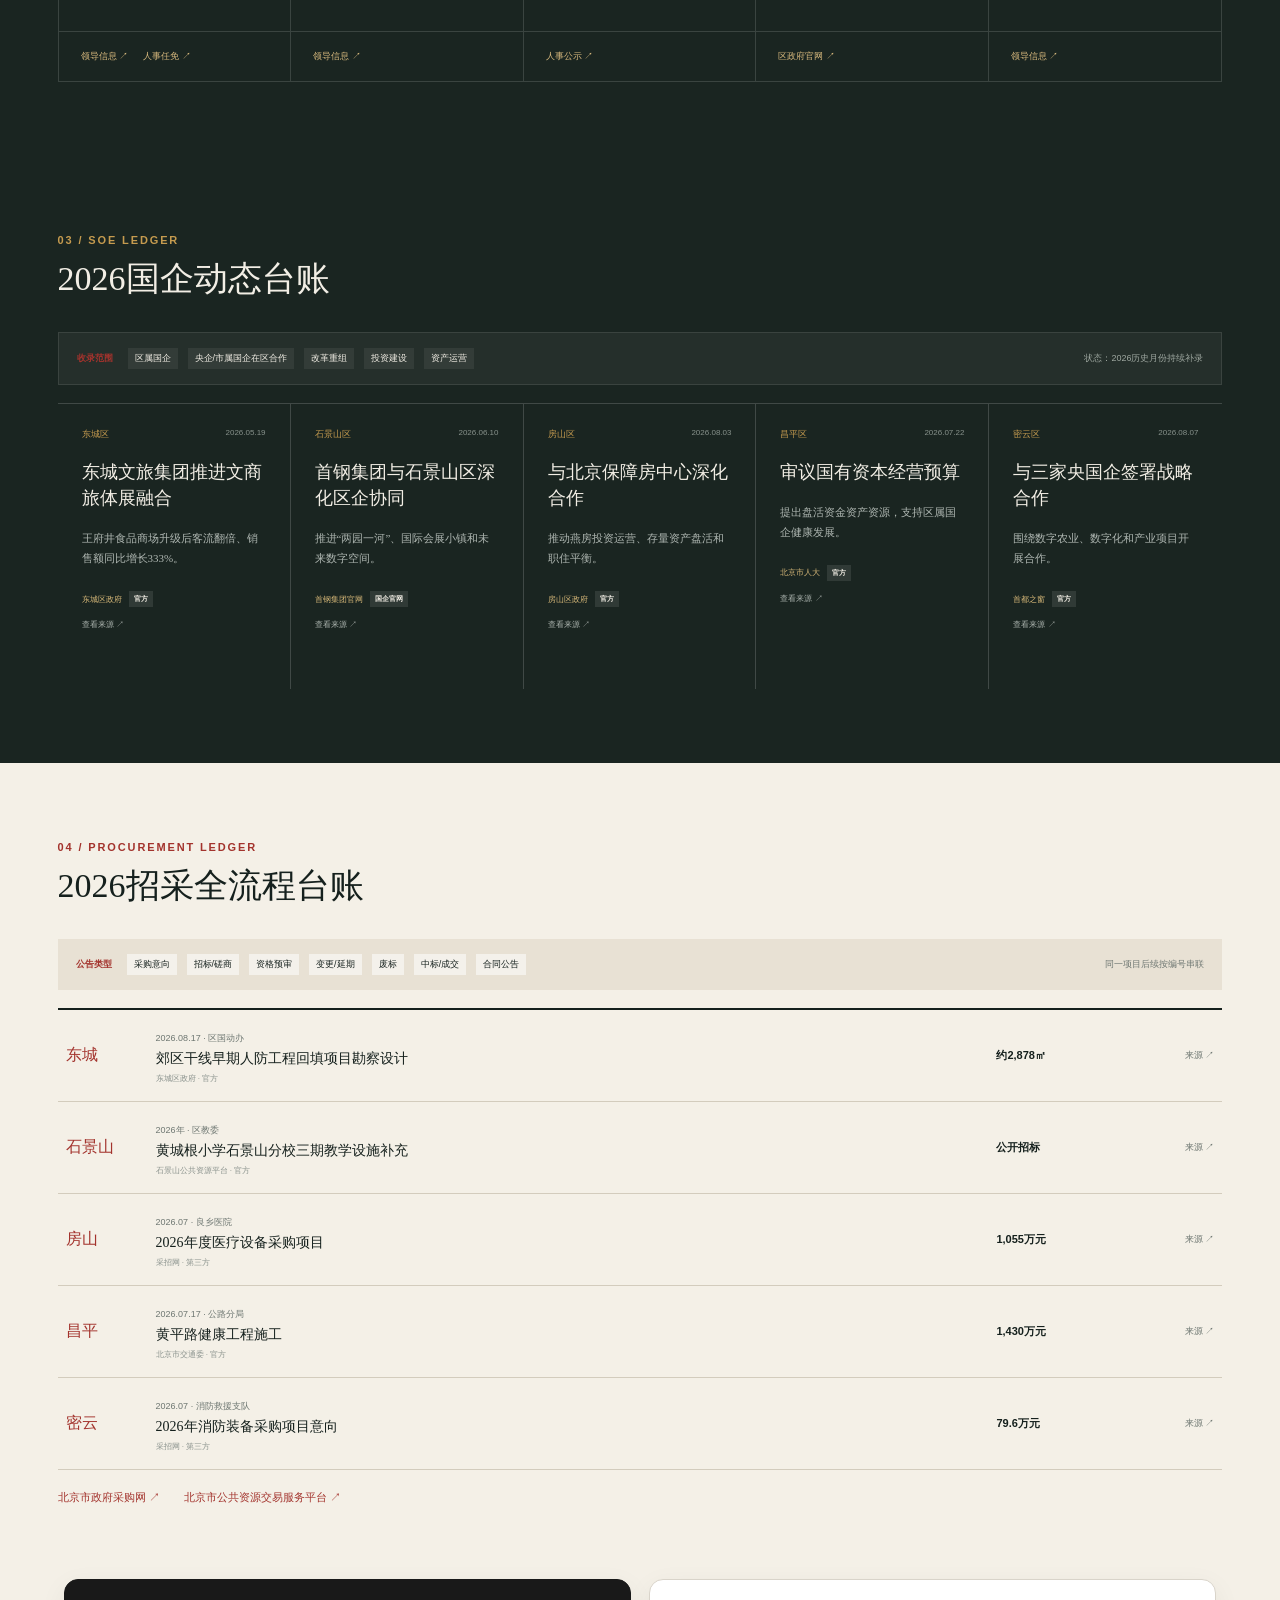
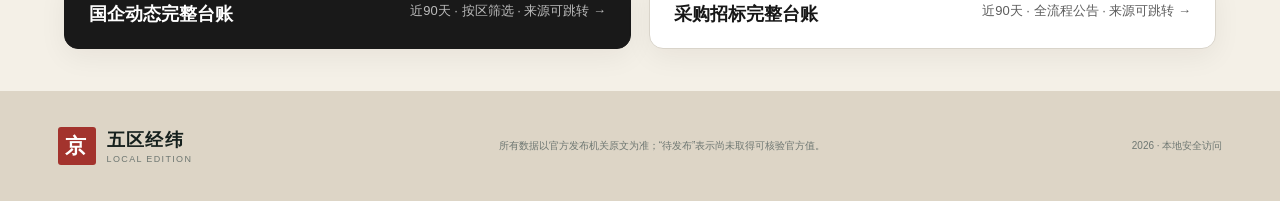
==== commit 370d60a4: "Daily source monitor update" ====
--- a/local-preview/index.html
+++ b/local-preview/index.html
@@ -2,7 +2,7 @@
 <html lang="zh-CN"><head><meta charset="utf-8"><meta name="viewport" content="width=device-width,initial-scale=1"><title>五区经纬｜北京区域经营情报台</title><link rel="stylesheet" href="style.css"></head>
 <body><main>
   <header class="topbar"><a class="brand" href="#top"><span class="seal">京</span><span>五区经纬<small>BEIJING DISTRICT INTELLIGENCE</small></span></a><nav><a href="#overview">总览</a><a href="#districts">五区档案</a><a href="#people">领导人事</a><a href="#soe">国企</a><a href="#procurement">招采</a></nav><div class="live"><i></i>每日核验 · 08:30</div></header>
-  <section class="hero" id="top"><div class="eyebrow">北京 · 东城 / 石景山 / 房山 / 昌平 / 密云</div><h1>五区经营情报，<em>一页看清。</em></h1><p>面向区域经营与政企研究的每日决策台。经济指标、领导人事、区属国企和政府招采均链接至官方原文。</p><div class="hero-meta"><span>覆盖区域 <b>5区</b></span><span>最近核验 2026.11.26 16:41</span><span>原则 <b>只收录官方口径</b></span><span>自动监测 <b>全市：北京市统计局；东城：东城区领导信息；东城：东城区通知公告；石景山：首钢集团新闻</b></span></div></section>
+  <section class="hero" id="top"><div class="eyebrow">北京 · 东城 / 石景山 / 房山 / 昌平 / 密云</div><h1>五区经营情报，<em>一页看清。</em></h1><p>面向区域经营与政企研究的每日决策台。经济指标、领导人事、区属国企和政府招采均链接至官方原文。</p><div class="hero-meta"><span>覆盖区域 <b>5区</b></span><span>最近核验 2026.11.27 16:52</span><span>原则 <b>只收录官方口径</b></span><span>自动监测 <b>全市：北京市统计局；全市：国家统计局PMI发布；东城：东城区通知公告；石景山：石景山区公共资源交易</b></span></div></section>
   <section class="ticker"><b>今日摘要</b><span>东城上半年社零678.9亿元、同比增长5.4%</span><span>石景山上半年社零同比增长4.5%</span><span>房山上半年社零117.8亿元、同比下降4.1%</span><span>全国7月制造业PMI 49.2%</span></section>
   <section class="section" id="overview"><div class="section-head"><div><span>01 / EXECUTIVE BRIEF</span><h2>首页经营摘要</h2></div><p>先看变化，再进入区域与官方原文</p></div><div class="summary-grid">
     <article class="summary primary"><label>五区消费领先信号</label><strong>东城 · 678.9亿元</strong><p>2026上半年社零规模全市第3，同比增长5.4%。</p><a href="https://www.bjdch.gov.cn/ywdt/xdcb/202607/P020260728617203216051.pdf" target="_blank">官方来源 ↗</a></article>
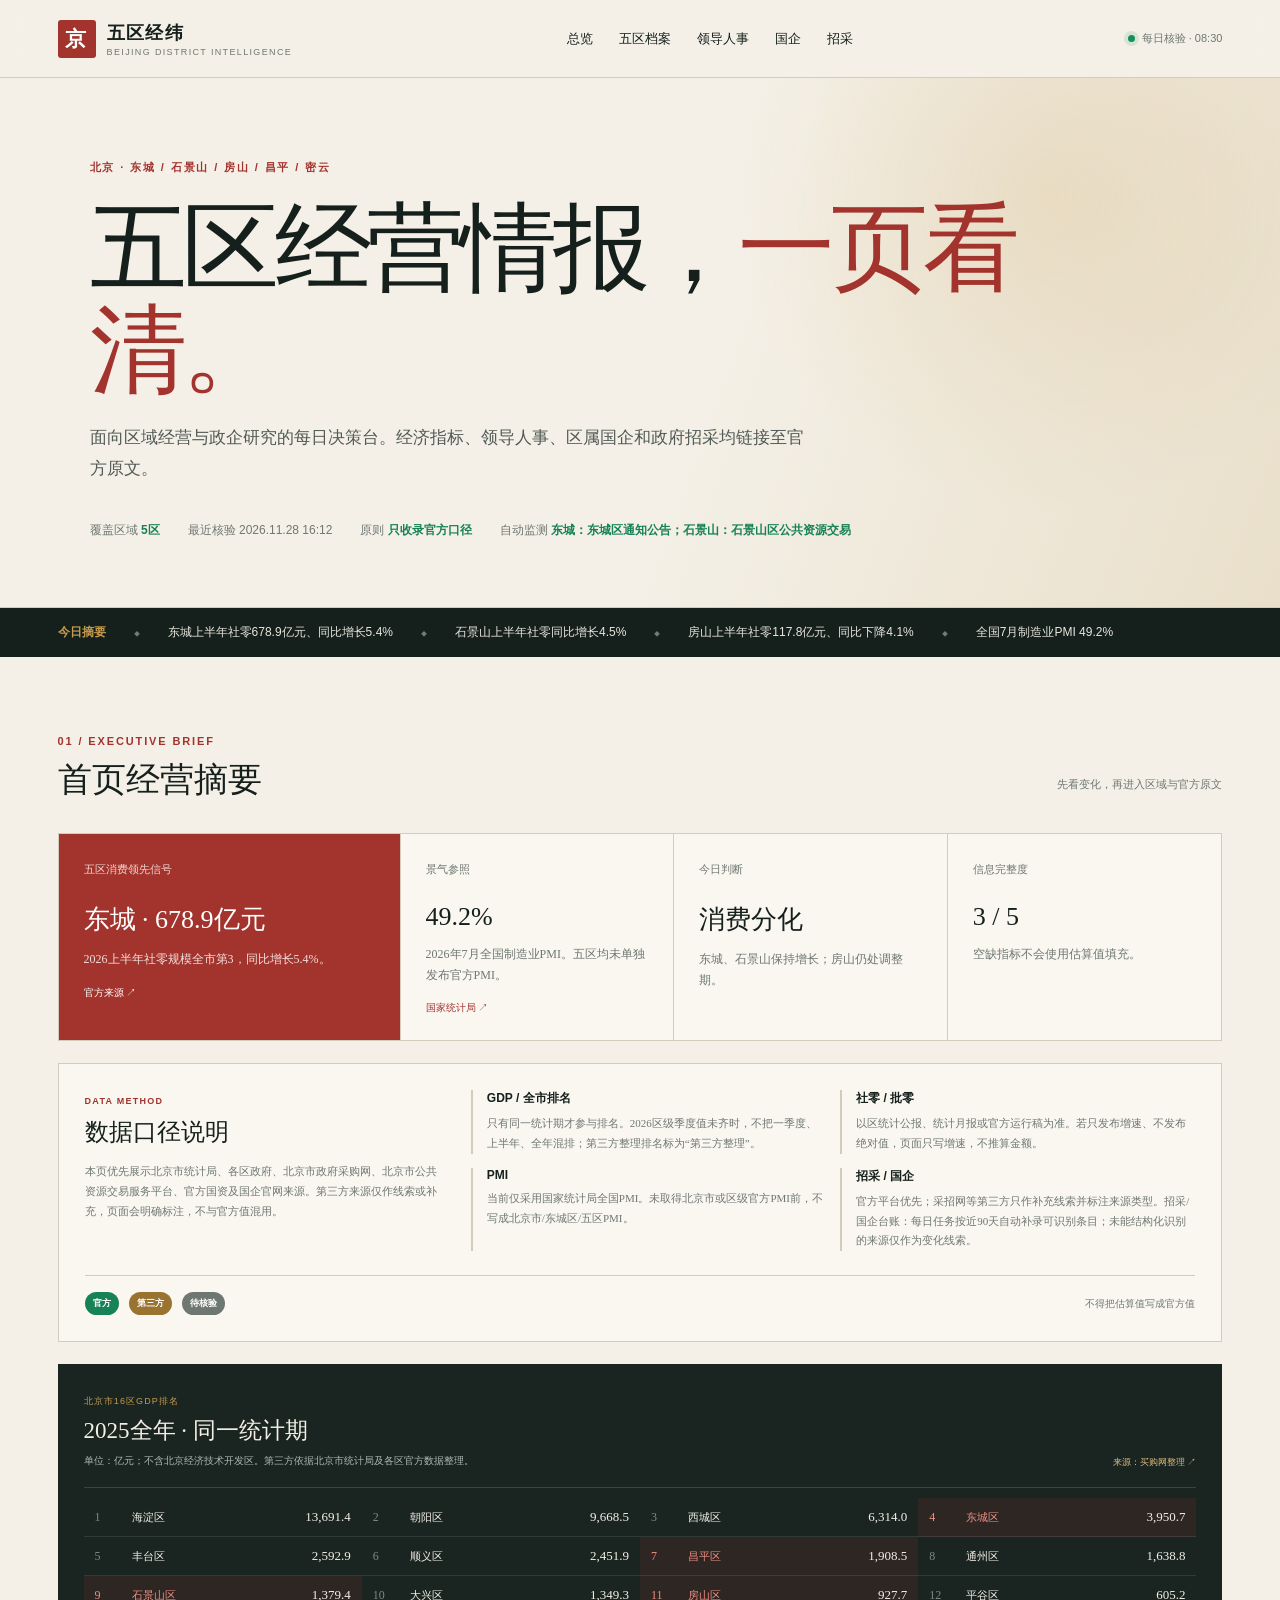
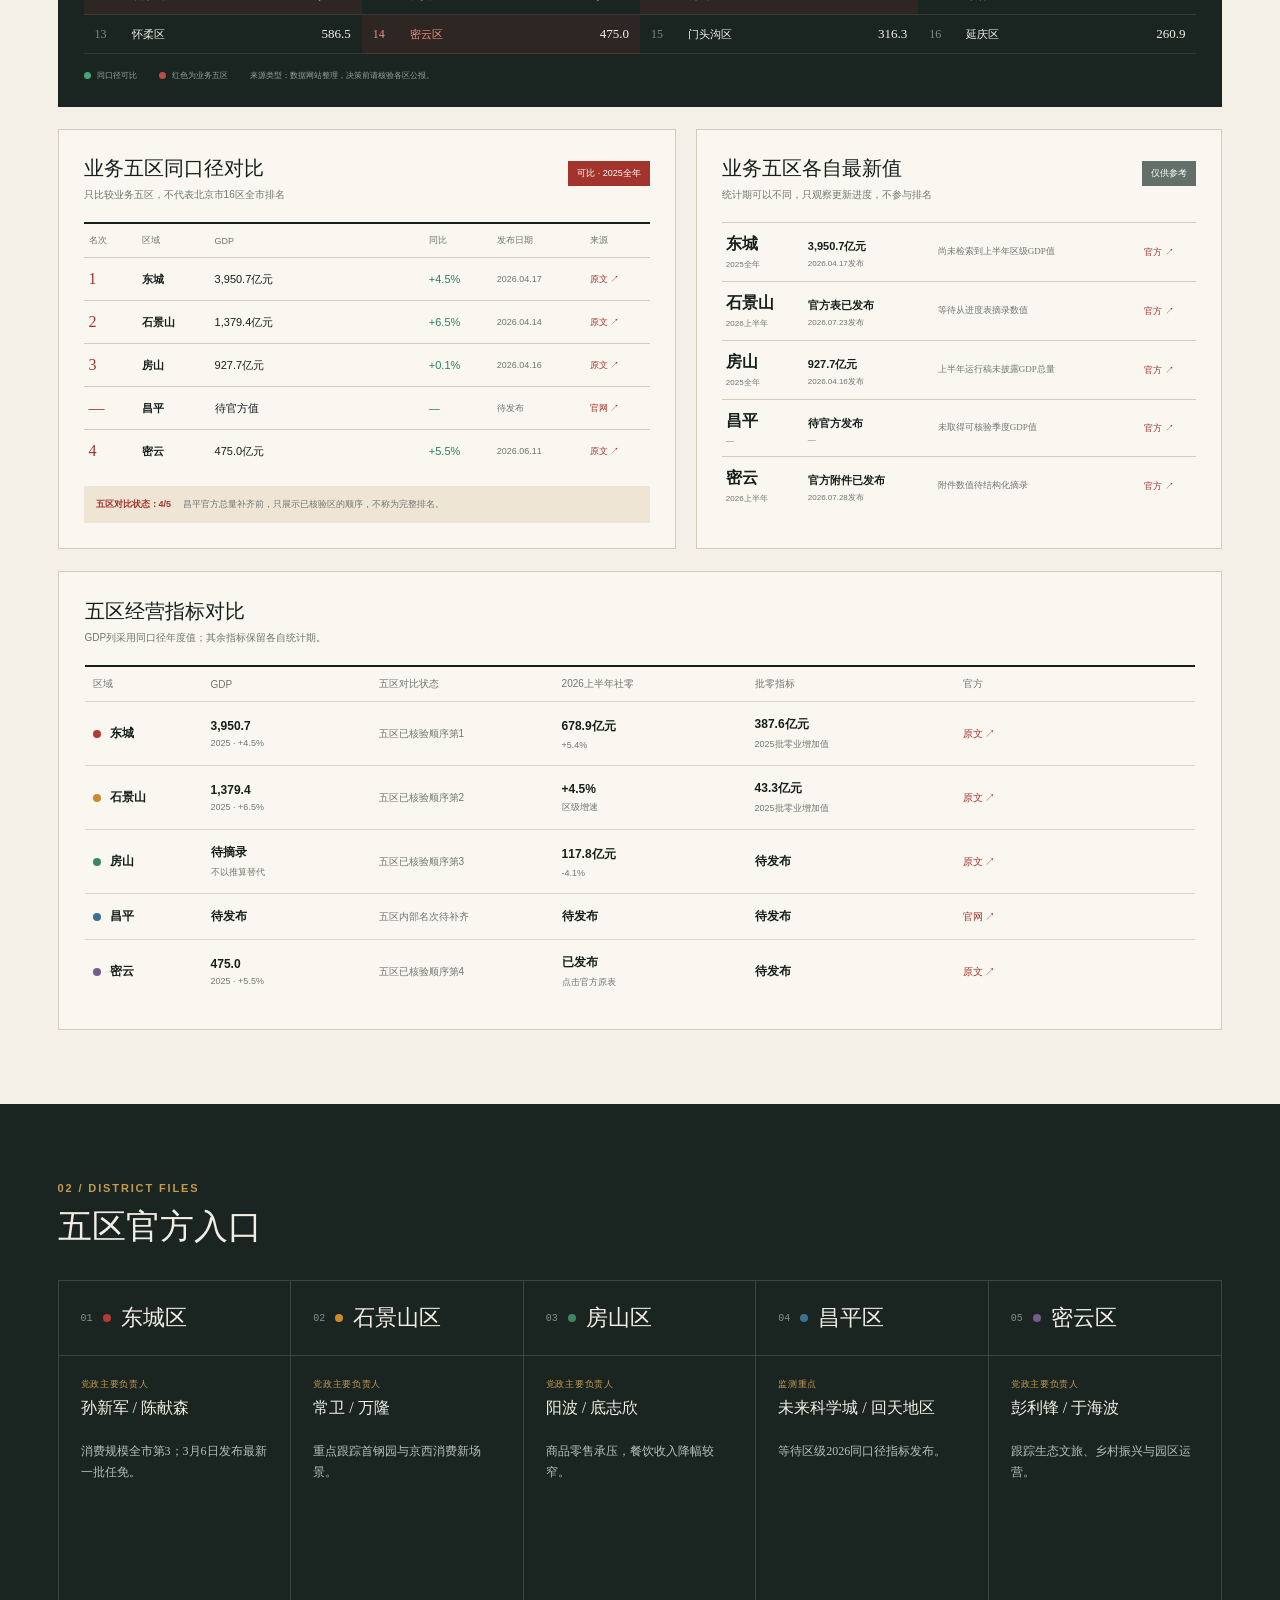
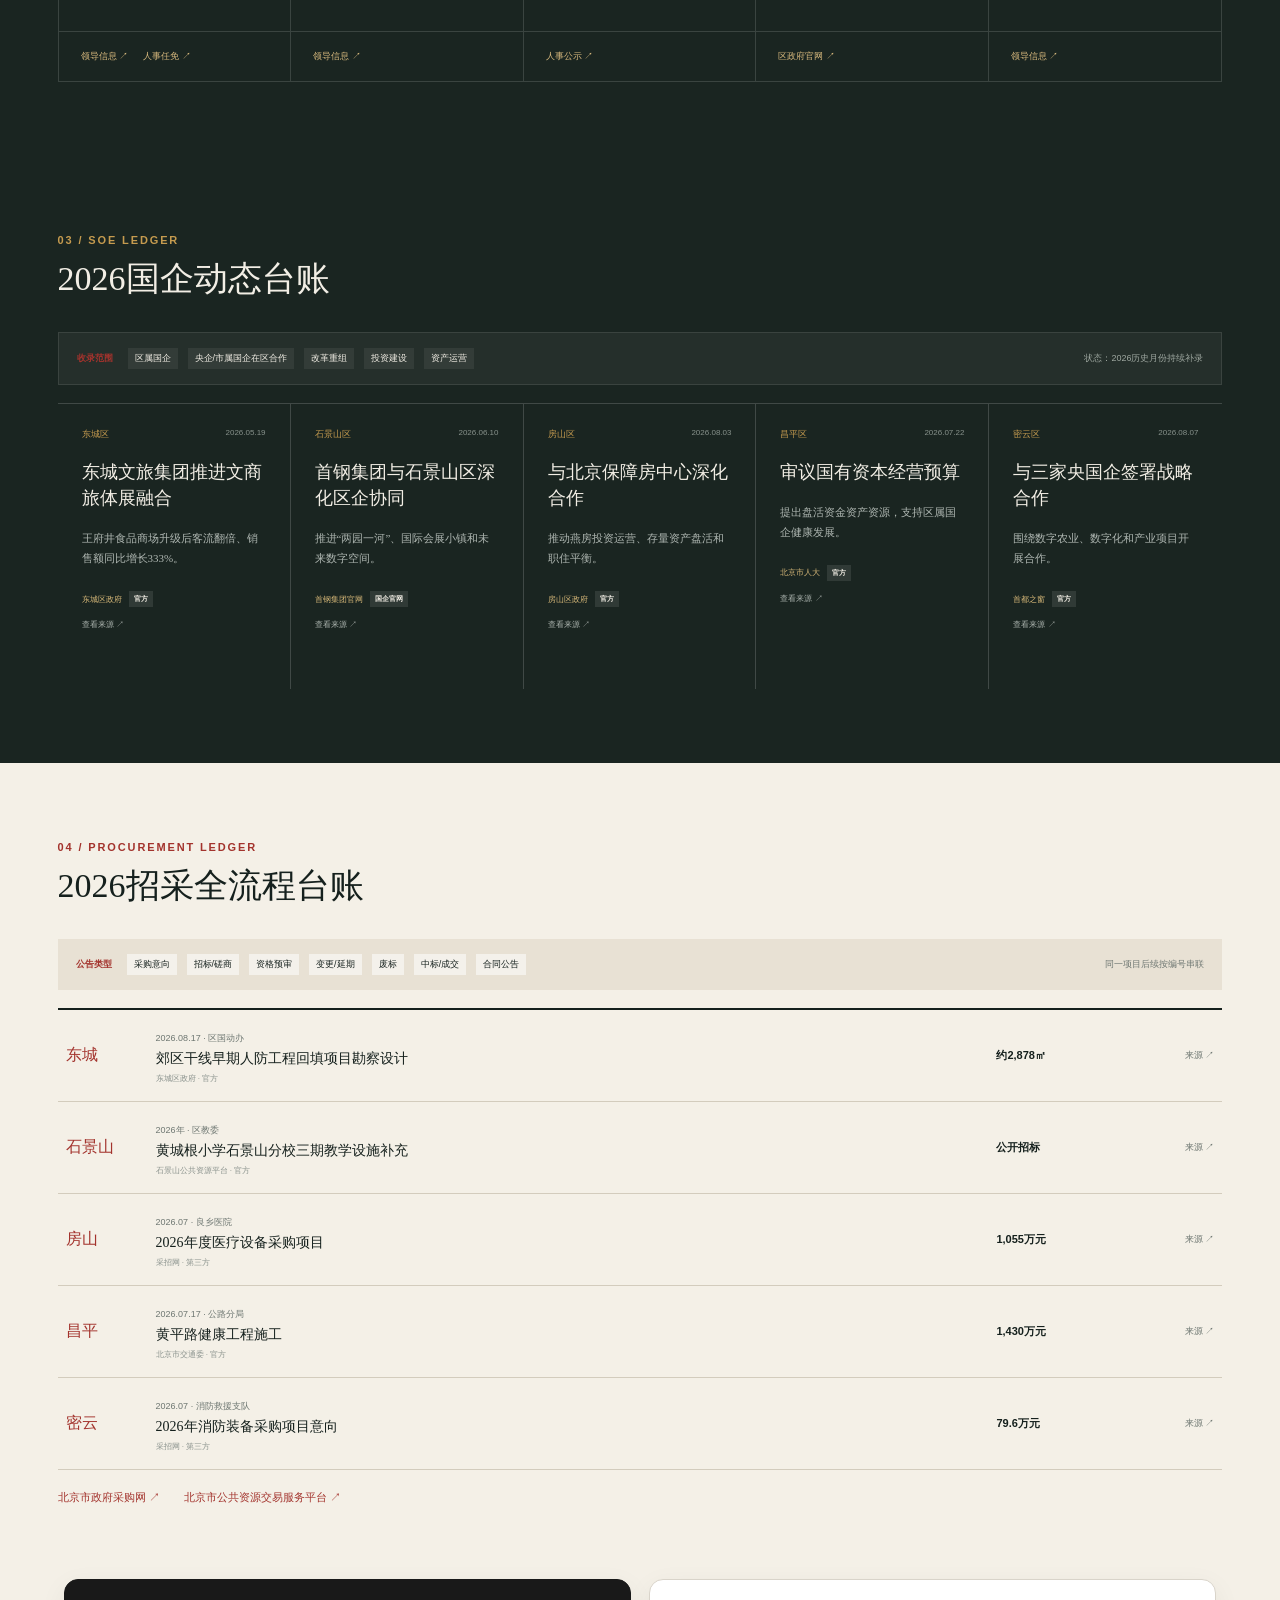
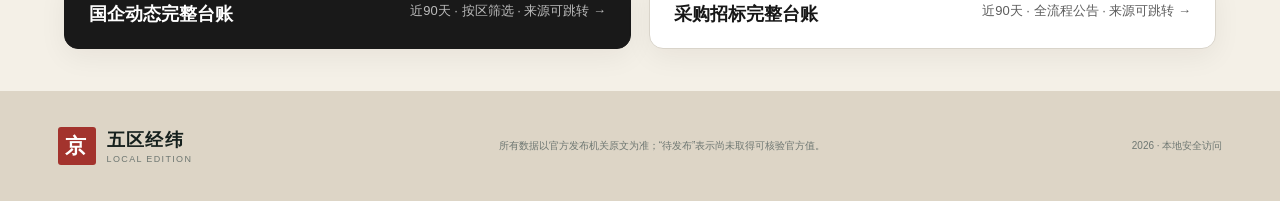
==== commit aff12e9e: "Daily source monitor update" ====
--- a/local-preview/index.html
+++ b/local-preview/index.html
@@ -2,7 +2,7 @@
 <html lang="zh-CN"><head><meta charset="utf-8"><meta name="viewport" content="width=device-width,initial-scale=1"><title>五区经纬｜北京区域经营情报台</title><link rel="stylesheet" href="style.css"></head>
 <body><main>
   <header class="topbar"><a class="brand" href="#top"><span class="seal">京</span><span>五区经纬<small>BEIJING DISTRICT INTELLIGENCE</small></span></a><nav><a href="#overview">总览</a><a href="#districts">五区档案</a><a href="#people">领导人事</a><a href="#soe">国企</a><a href="#procurement">招采</a></nav><div class="live"><i></i>每日核验 · 08:30</div></header>
-  <section class="hero" id="top"><div class="eyebrow">北京 · 东城 / 石景山 / 房山 / 昌平 / 密云</div><h1>五区经营情报，<em>一页看清。</em></h1><p>面向区域经营与政企研究的每日决策台。经济指标、领导人事、区属国企和政府招采均链接至官方原文。</p><div class="hero-meta"><span>覆盖区域 <b>5区</b></span><span>最近核验 2026.11.27 16:52</span><span>原则 <b>只收录官方口径</b></span><span>自动监测 <b>全市：北京市统计局；全市：国家统计局PMI发布；东城：东城区通知公告；石景山：石景山区公共资源交易</b></span></div></section>
+  <section class="hero" id="top"><div class="eyebrow">北京 · 东城 / 石景山 / 房山 / 昌平 / 密云</div><h1>五区经营情报，<em>一页看清。</em></h1><p>面向区域经营与政企研究的每日决策台。经济指标、领导人事、区属国企和政府招采均链接至官方原文。</p><div class="hero-meta"><span>覆盖区域 <b>5区</b></span><span>最近核验 2026.11.28 16:12</span><span>原则 <b>只收录官方口径</b></span><span>自动监测 <b>东城：东城区通知公告；石景山：石景山区公共资源交易</b></span></div></section>
   <section class="ticker"><b>今日摘要</b><span>东城上半年社零678.9亿元、同比增长5.4%</span><span>石景山上半年社零同比增长4.5%</span><span>房山上半年社零117.8亿元、同比下降4.1%</span><span>全国7月制造业PMI 49.2%</span></section>
   <section class="section" id="overview"><div class="section-head"><div><span>01 / EXECUTIVE BRIEF</span><h2>首页经营摘要</h2></div><p>先看变化，再进入区域与官方原文</p></div><div class="summary-grid">
     <article class="summary primary"><label>五区消费领先信号</label><strong>东城 · 678.9亿元</strong><p>2026上半年社零规模全市第3，同比增长5.4%。</p><a href="https://www.bjdch.gov.cn/ywdt/xdcb/202607/P020260728617203216051.pdf" target="_blank">官方来源 ↗</a></article>
